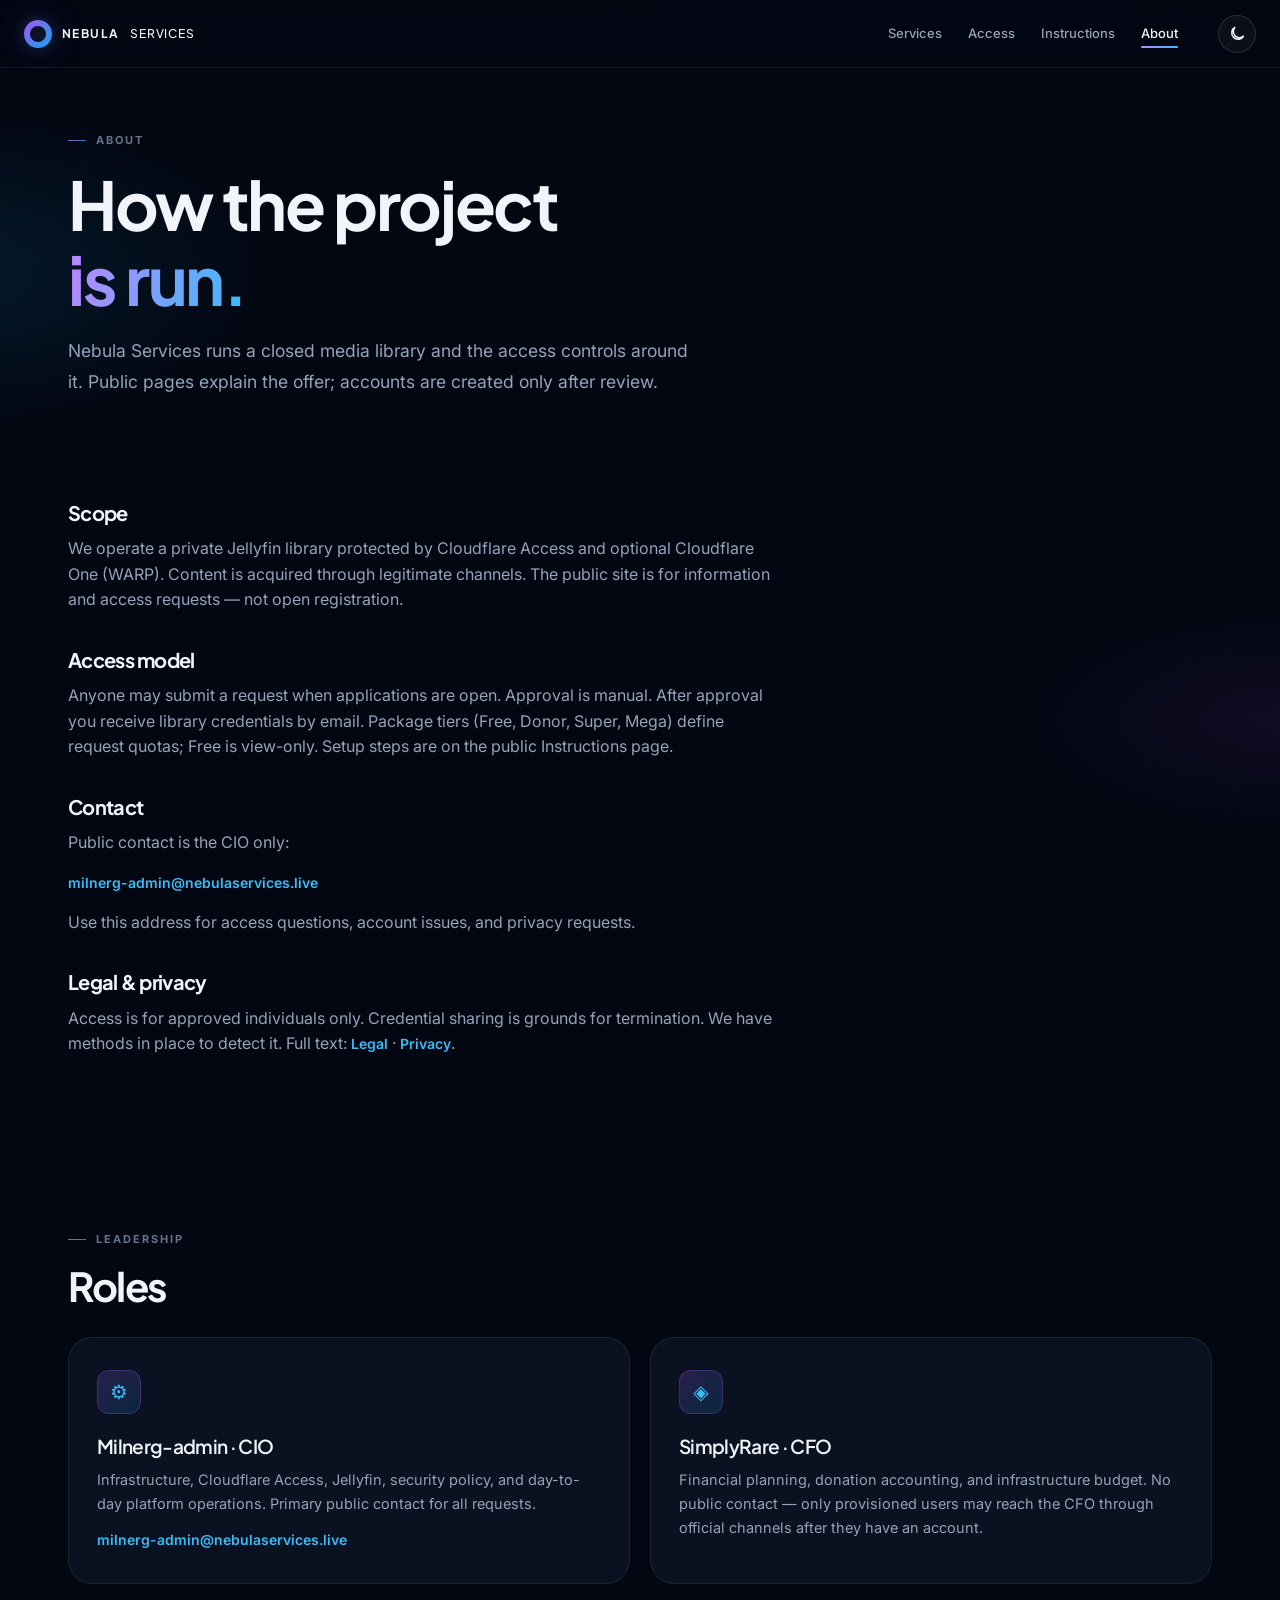
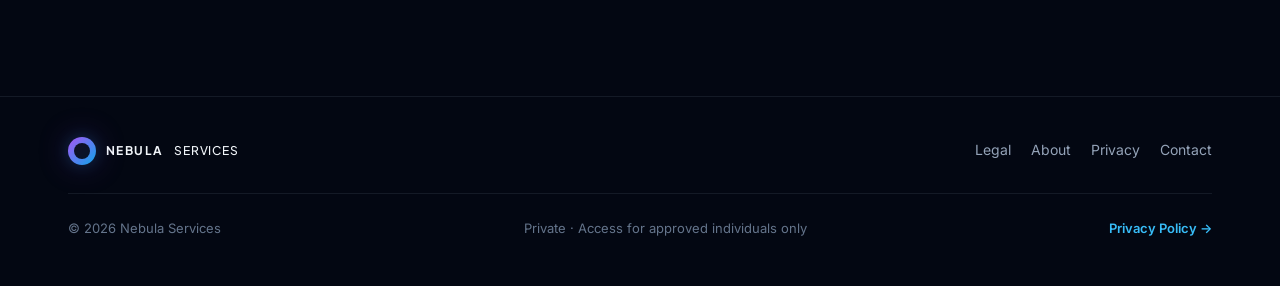
==== about.html @ da2fefb0 "Add index, about, services, instructions pages" ====
<!doctype html>
<html lang="en">
<head>
  <meta charset="utf-8">
  <meta name="viewport" content="width=device-width, initial-scale=1">
  <meta name="theme-color" content="#030712">
  <title>About · Nebula Services</title>
  <link rel="stylesheet" href="styles.css">
</head>
<body>
  <div class="bg-layer" aria-hidden="true"></div>
  <header class="site-header">
    <div class="header-inner">
      <a class="brand" href="index.html">
        <span class="logo" aria-hidden="true"></span>
        <span class="word">NEBULA</span>
        <span class="sub">SERVICES</span>
      </a>
      <nav class="nav" aria-label="Primary">
        <a href="services.html">Services</a>
        <a href="access.html">Access</a>
        <a href="instructions.html">Instructions</a>
        <a href="about.html" class="is-active">About</a>
      </nav>
      <div class="header-actions">
        <button type="button" class="theme-btn" id="themeToggle" aria-label="Toggle theme" title="Theme">
          <svg width="18" height="18" viewBox="0 0 24 24" fill="none" stroke="currentColor" stroke-width="2" aria-hidden="true"><path d="M21 14.5A8.5 8.5 0 1 1 9.5 3 7 7 0 0 0 21 14.5z"/></svg>
        </button>
        <button class="menu-btn" id="menuBtn" type="button" aria-label="Menu" aria-expanded="false"><i aria-hidden="true"></i></button>
      </div>
    </div>
  </header>
  <nav class="nav-drawer" aria-label="Mobile">
    <a href="services.html">Services</a>
    <a href="access.html">Access</a>
    <a href="instructions.html">Instructions</a>
    <a href="about.html" class="is-active">About</a>
    <button type="button" id="themeToggleDrawer" class="drawer-theme-btn">☾ Dark mode (tap for light)</button>
  </nav>
  <main>
    <section class="page-hero">
      <div class="wrap">
        <div class="kicker">About</div>
        <h1>How the project<br><span class="grad">is run.</span></h1>
        <p class="lead">Nebula Services runs a closed media library and the access controls around it. Public pages explain the offer; accounts are created only after review.</p>
      </div>
    </section>
    <section class="section" style="padding-top:12px">
      <div class="wrap prose">
        <h2>Scope</h2>
        <p>We operate a private Jellyfin library protected by Cloudflare Access and optional Cloudflare One (WARP). Content is acquired through legitimate channels. The public site is for information and access requests — not open registration.</p>
        <h2>Access model</h2>
        <p>Anyone may submit a request when applications are open. Approval is manual. After approval you receive library credentials by email. Package tiers (Free, Donor, Super, Mega) define request quotas; Free is view-only. Setup steps are on the public Instructions page.</p>
        <h2 id="contact">Contact</h2>
        <p>Public contact is the CIO only:</p>
        <p><a class="link" href="mailto:milnerg-admin@nebulaservices.live">milnerg-admin@nebulaservices.live</a></p>
        <p>Use this address for access questions, account issues, and privacy requests.</p>
        <h2 id="legal">Legal &amp; privacy</h2>
        <p>Access is for approved individuals only. Credential sharing is grounds for termination. We have methods in place to detect it. Full text: <a class="link" href="legal.html">Legal</a> · <a class="link" href="privacy.html">Privacy</a>.</p>
      </div>
    </section>
    <section class="section">
      <div class="wrap">
        <div class="kicker">Leadership</div>
        <h2>Roles</h2>
        <div class="cards-2" style="margin-top:28px">
          <article class="card" style="min-height:auto">
            <div class="card-icon">⚙</div>
            <h3>Milnerg-admin · CIO</h3>
            <p>Infrastructure, Cloudflare Access, Jellyfin, security policy, and day-to-day platform operations. Primary public contact for all requests.</p>
            <p style="margin-top:12px;font-size:14px;color:var(--muted)"><a class="link" href="mailto:milnerg-admin@nebulaservices.live">milnerg-admin@nebulaservices.live</a></p>
          </article>
          <article class="card" style="min-height:auto">
            <div class="card-icon">◈</div>
            <h3>SimplyRare · CFO</h3>
            <p>Financial planning, donation accounting, and infrastructure budget. No public contact — only provisioned users may reach the CFO through official channels after they have an account.</p>
          </article>
        </div>
      </div>
    </section>
  </main>
  <footer class="site-footer">
    <div class="wrap">
      <div class="footer-top">
        <a class="brand" href="index.html"><span class="logo" aria-hidden="true"></span><span class="word">NEBULA</span><span class="sub">SERVICES</span></a>
        <div class="footer-links">
          <a href="legal.html">Legal</a>
          <a href="about.html">About</a>
          <a href="privacy.html">Privacy</a>
          <a href="about.html#contact">Contact</a>
        </div>
      </div>
      <div class="footer-bottom">
        <span>© 2026 Nebula Services</span>
        <span>Private · Access for approved individuals only</span>
        <a href="privacy.html">Privacy Policy →</a>
      </div>
    </div>
  </footer>
  <script src="script.js"></script>
</body>
</html>
---- styles.css ----
/* Nebula Services */
@import url('https://fonts.googleapis.com/css2?family=Inter:wght@400;500;600;700&family=Plus+Jakarta+Sans:wght@500;600;700;800&display=swap');

:root {
  --bg: #030712;
  --bg-elevated: #0a0f1a;
  --surface: rgba(15, 23, 42, 0.65);
  --surface-solid: #0f172a;
  --surface-hover: rgba(30, 41, 59, 0.8);
  --text: #f1f5f9;
  --muted: #94a3b8;
  --muted-2: #64748b;
  --purple: #c084fc;
  --purple-deep: #a855f7;
  --blue: #38bdf8;
  --blue-deep: #0ea5e9;
  --line: rgba(148, 163, 184, 0.12);
  --line-strong: rgba(148, 163, 184, 0.22);
  --glow-purple: rgba(168, 85, 247, 0.25);
  --glow-blue: rgba(14, 165, 233, 0.2);
  --header-h: 68px;
  --max: 1200px;
  --pad: 28px;
  --font: 'Inter', system-ui, -apple-system, sans-serif;
  --display: 'Plus Jakarta Sans', system-ui, sans-serif;
  --radius: 16px;
  --radius-lg: 24px;
}

*, *::before, *::after { box-sizing: border-box; margin: 0; padding: 0; }
html { scroll-behavior: smooth; }
body {
  font-family: var(--font);
  background: var(--bg);
  color: var(--text);
  line-height: 1.6;
  min-width: 320px;
  overflow-x: hidden;
  -webkit-font-smoothing: antialiased;
}
a { color: inherit; text-decoration: none; }
button { font: inherit; cursor: pointer; background: none; border: none; color: inherit; }
img { max-width: 100%; display: block; }

.bg-layer {
  position: fixed; inset: 0; z-index: -1; pointer-events: none;
  background:
    radial-gradient(ellipse 80% 50% at 70% -20%, rgba(168, 85, 247, 0.18), transparent 50%),
    radial-gradient(ellipse 60% 40% at -5% 30%, rgba(14, 165, 233, 0.12), transparent 45%),
    radial-gradient(ellipse 50% 30% at 100% 80%, rgba(168, 85, 247, 0.08), transparent 40%),
    var(--bg);
}

.site-header {
  position: sticky; top: 0; z-index: 100;
  height: var(--header-h); width: 100%;
  border-bottom: 1px solid var(--line);
  background: rgba(3, 7, 18, 0.82);
  backdrop-filter: blur(20px) saturate(1.4);
  -webkit-backdrop-filter: blur(20px) saturate(1.4);
  overflow: visible;
}
.header-inner {
  height: 100%; width: 100%; max-width: 1280px; margin: 0 auto;
  padding: 0 24px; display: flex; align-items: center; justify-content: space-between;
  gap: 16px; overflow: visible;
}
.brand {
  display: flex; align-items: center; gap: 10px; flex-shrink: 0;
  font-family: var(--display); font-size: 12px; font-weight: 700; letter-spacing: 0.12em;
}
.brand .word, .brand .sub { color: var(--text); }
.brand .sub { font-weight: 500; letter-spacing: 0.08em; }
.logo {
  width: 28px; height: 28px; border-radius: 50%; flex-shrink: 0;
  background: linear-gradient(135deg, var(--purple-deep), var(--blue-deep));
  position: relative;
  box-shadow: 0 0 16px var(--glow-blue), 0 0 32px var(--glow-purple);
}
.logo::after {
  content: ''; position: absolute; inset: 6px; border-radius: 50%;
  background: var(--bg); opacity: 0.9;
}

.nav {
  display: flex; align-items: center; justify-content: flex-end;
  gap: 2px; flex-wrap: nowrap; margin-left: auto;
}
.nav a {
  font-size: 13px; font-weight: 500; color: var(--muted);
  padding: 7px 12px; border-radius: 8px; white-space: nowrap; position: relative;
  transition: color 0.2s, background 0.2s;
}
.nav a:hover { color: var(--text); background: rgba(255,255,255,0.04); }
.nav a.is-active { color: var(--text); }
.nav a.is-active::after {
  content: ''; position: absolute; left: 12px; right: 12px; bottom: 3px;
  height: 2px; border-radius: 2px;
  background: linear-gradient(90deg, var(--purple), var(--blue));
}

.header-actions {
  display: flex; align-items: center; gap: 8px; margin-left: 12px; flex-shrink: 0;
}

.theme-btn {
  width: 38px; height: 38px; border-radius: 50%;
  border: 1px solid var(--line-strong);
  background: rgba(255,255,255,0.04);
  display: inline-flex; align-items: center; justify-content: center;
  cursor: pointer; color: var(--text); flex-shrink: 0;
  transition: border-color 0.2s, box-shadow 0.2s, transform 0.15s, background 0.2s;
}
.theme-btn:hover {
  border-color: var(--blue);
  background: rgba(56,189,248,0.1);
  box-shadow: 0 0 0 3px rgba(56,189,248,0.18);
  transform: translateY(-1px);
}
.theme-btn svg { display: block; pointer-events: none; }

.drawer-theme-btn {
  margin: 8px 16px; padding: 14px 16px; text-align: left;
  border-radius: 12px; border: 1px solid var(--line);
  color: var(--muted); font-weight: 500; font-size: 15px;
  background: transparent; cursor: pointer; font-family: inherit;
  width: calc(100% - 32px);
}
.drawer-theme-btn:hover { color: var(--text); background: rgba(255,255,255,0.05); }

.menu-btn {
  display: none;
  width: 42px; height: 42px; align-items: center; justify-content: center;
  border-radius: 11px; border: 1px solid var(--line); flex-shrink: 0; position: relative;
}
.menu-btn:hover { border-color: var(--line-strong); background: rgba(255,255,255,0.04); }
.menu-btn i,
.menu-btn i::before,
.menu-btn i::after {
  display: block; width: 18px; height: 2px; background: var(--text);
  border-radius: 2px; position: relative;
}
.menu-btn i::before, .menu-btn i::after { content: ''; position: absolute; left: 0; }
.menu-btn i::before { top: -6px; }
.menu-btn i::after { top: 6px; }
body.nav-open .menu-btn i { background: transparent; }
body.nav-open .menu-btn i::before { top: 0; transform: rotate(45deg); }
body.nav-open .menu-btn i::after { top: 0; transform: rotate(-45deg); }

.nav-drawer {
  display: none;
  position: fixed; top: var(--header-h); left: 0; right: 0; z-index: 99;
  flex-direction: column; gap: 2px; padding: 12px 16px 28px;
  max-height: calc(100vh - var(--header-h)); overflow-y: auto;
  background: rgba(3, 7, 18, 0.97); border-bottom: 1px solid var(--line);
}
body.nav-open .nav-drawer { display: flex; }
.nav-drawer a {
  padding: 14px 16px; font-size: 16px; font-weight: 500;
  color: var(--muted); border-radius: 12px;
}
.nav-drawer a:hover, .nav-drawer a.is-active {
  color: var(--text); background: rgba(255,255,255,0.05);
}

@media (max-width: 900px) {
  .header-inner { padding: 0 16px; }
  .nav { display: none; }
  .menu-btn { display: inline-flex; }
  .theme-btn { display: none; }
}

.wrap { width: 100%; max-width: var(--max); margin: 0 auto; padding-left: var(--pad); padding-right: var(--pad); }
.section { padding: 80px 0; }
.kicker {
  font-size: 11px; font-weight: 700; letter-spacing: 0.18em; text-transform: uppercase;
  color: var(--muted-2); margin-bottom: 16px; display: flex; align-items: center; gap: 10px;
}
.kicker::before {
  content: ''; width: 18px; height: 1px;
  background: linear-gradient(90deg, var(--purple), var(--blue)); opacity: 0.7;
}
.grad {
  background: linear-gradient(110deg, var(--purple) 0%, var(--blue) 100%);
  -webkit-background-clip: text; background-clip: text; color: transparent;
}
h1, h2, h3 { font-family: var(--display); font-weight: 700; letter-spacing: -0.035em; line-height: 1.12; }
h1 { font-size: clamp(2.6rem, 6.5vw, 4.2rem); margin-bottom: 20px; }
h2 { font-size: clamp(1.7rem, 3.8vw, 2.5rem); margin-bottom: 16px; }
h3 { font-size: 1.2rem; margin-bottom: 10px; font-weight: 600; }
.lead { font-size: 1.1rem; color: var(--muted); max-width: 36em; line-height: 1.75; }

.btn {
  display: inline-flex; align-items: center; justify-content: center; gap: 8px;
  height: 48px; padding: 0 22px; border-radius: 999px; font-size: 14px; font-weight: 600;
}
.btn-primary {
  color: #020617;
  background: linear-gradient(110deg, var(--purple), var(--blue));
  box-shadow: 0 8px 28px rgba(14, 165, 233, 0.3);
}
.btn-ghost { color: var(--muted); border: 1px solid var(--line-strong); background: rgba(255,255,255,0.02); }

.hero { padding: 96px 0 72px; }
.hero-eyebrow {
  display: inline-flex; align-items: center; gap: 10px; font-size: 12px; font-weight: 600;
  letter-spacing: 0.12em; text-transform: uppercase; color: var(--muted); margin-bottom: 24px;
  padding: 8px 14px 8px 12px; border-radius: 999px; border: 1px solid var(--line);
}
.dot { width: 8px; height: 8px; border-radius: 50%; background: var(--blue); }
.hero-actions { display: flex; flex-wrap: wrap; gap: 12px; margin-top: 32px; margin-bottom: 48px; }
.hero-meta {
  display: grid; grid-template-columns: repeat(3, minmax(0, 1fr)); gap: 20px;
  padding-top: 32px; border-top: 1px solid var(--line); max-width: 640px;
}
.hero-meta strong { display: block; font-family: var(--display); font-size: 14px; font-weight: 600; margin-bottom: 4px; }
.hero-meta span { font-size: 13px; color: var(--muted); }

.split { display: grid; grid-template-columns: 1fr 1.05fr; gap: 56px; }
.split p { color: var(--muted); margin-bottom: 16px; }
.link { display: inline-flex; color: var(--blue); font-weight: 600; font-size: 14px; }

.cards-2 { display: grid; grid-template-columns: repeat(2, minmax(0, 1fr)); gap: 20px; }
.card {
  background: var(--surface); border: 1px solid var(--line); border-radius: var(--radius-lg);
  padding: 32px 28px; display: flex; flex-direction: column; backdrop-filter: blur(12px);
}
.card-icon {
  width: 44px; height: 44px; border-radius: 12px; display: flex; align-items: center; justify-content: center;
  font-size: 20px; margin-bottom: 22px;
  background: linear-gradient(135deg, rgba(168, 85, 247, 0.2), rgba(14, 165, 233, 0.15));
  border: 1px solid rgba(168, 85, 247, 0.25); color: var(--blue);
}
.card p { color: var(--muted); font-size: 14.5px; line-height: 1.65; }

.panel {
  background: linear-gradient(145deg, rgba(168, 85, 247, 0.12), rgba(14, 165, 233, 0.08) 55%, rgba(3, 7, 18, 0.5));
  border: 1px solid rgba(56, 189, 248, 0.2); border-radius: var(--radius-lg); padding: 48px 40px;
}
.tags { display: flex; flex-wrap: wrap; gap: 10px; margin-bottom: 28px; }
.tag {
  font-size: 12px; font-weight: 600; padding: 8px 14px; border-radius: 999px;
  border: 1px solid var(--line); background: rgba(0, 0, 0, 0.3); color: #cbd5e1;
}

.statement { text-align: center; border-top: 1px solid var(--line); border-bottom: 1px solid var(--line); padding: 88px var(--pad); }
.statement p { color: var(--muted); max-width: 30em; margin: 0 auto; }
.contact-row { display: flex; align-items: center; justify-content: space-between; gap: 28px; flex-wrap: wrap; }

.access-box {
  background: var(--surface); border: 1px solid var(--line); border-radius: var(--radius-lg);
  padding: 36px 32px; backdrop-filter: blur(12px);
}
.steps { list-style: none; counter-reset: step; margin: 24px 0 28px; padding: 0; }
.steps li {
  counter-increment: step; position: relative; padding-left: 52px; margin-bottom: 24px; color: var(--muted);
}
.steps li::before {
  content: counter(step); position: absolute; left: 0; top: 0; width: 36px; height: 36px;
  border-radius: 10px;
  background: linear-gradient(135deg, rgba(168, 85, 247, 0.25), rgba(14, 165, 233, 0.2));
  border: 1px solid rgba(168, 85, 247, 0.3);
  display: flex; align-items: center; justify-content: center;
  font-family: var(--display); font-weight: 700; font-size: 14px; color: var(--text);
}
.steps strong { display: block; color: var(--text); font-family: var(--display); font-size: 15px; margin-bottom: 4px; }
.note {
  background: rgba(168, 85, 247, 0.1); border: 1px solid rgba(168, 85, 247, 0.28);
  border-radius: 14px; padding: 18px 20px; color: var(--muted); font-size: 14px;
}
.note strong { color: #e9d5ff; }

.page-hero { padding: 64px 0 28px; }
.page-hero .lead { margin-bottom: 28px; }

.form-card {
  background: var(--surface); border: 1px solid var(--line); border-radius: var(--radius-lg);
  padding: 40px 36px; backdrop-filter: blur(16px); max-width: 560px;
}
.form-group { margin-bottom: 22px; }
.form-group label { display: block; font-size: 13px; font-weight: 600; color: var(--text); margin-bottom: 8px; }
.form-group input,
.form-group textarea,
.form-group select {
  width: 100%; padding: 14px 16px; border-radius: 12px; border: 1px solid var(--line-strong);
  background: rgba(0, 0, 0, 0.35); color: var(--text); font-size: 15px; font-family: var(--font); outline: none;
}
.form-group input:focus,
.form-group textarea:focus,
.form-group select:focus {
  border-color: var(--blue); box-shadow: 0 0 0 3px rgba(56, 189, 248, 0.15);
}
.form-group textarea { min-height: 120px; resize: vertical; }
.form-hint { font-size: 13px; color: var(--muted-2); margin-top: 8px; }
.form-actions { margin-top: 8px; display: flex; gap: 12px; }
.form-success {
  display: none; padding: 20px; border-radius: 14px;
  background: rgba(34, 197, 94, 0.12); border: 1px solid rgba(34, 197, 94, 0.3); color: #86efac; margin-bottom: 20px;
}
.form-success.show { display: block; }

.feature-grid { display: grid; grid-template-columns: repeat(2, 1fr); gap: 16px; margin-top: 28px; }
.feature-item {
  display: flex; gap: 14px; padding: 18px 16px; border-radius: 14px;
  border: 1px solid var(--line); background: rgba(255, 255, 255, 0.02);
}
.feature-item .fi-icon {
  width: 36px; height: 36px; border-radius: 10px; display: flex; align-items: center; justify-content: center;
  background: linear-gradient(135deg, rgba(168, 85, 247, 0.2), rgba(14, 165, 233, 0.15));
}
.feature-item strong { display: block; font-size: 14px; }
.feature-item span { font-size: 13px; color: var(--muted); }

.site-footer { border-top: 1px solid var(--line); margin-top: 32px; padding: 40px 0 48px; }
.footer-top { display: flex; align-items: center; justify-content: space-between; gap: 20px; flex-wrap: wrap; margin-bottom: 28px; }
.footer-links { display: flex; flex-wrap: wrap; gap: 8px 20px; }
.footer-links a { font-size: 14px; color: var(--muted); }
.footer-links a:hover { color: var(--text); }
.footer-bottom {
  display: flex; flex-wrap: wrap; gap: 12px 24px; justify-content: space-between;
  padding-top: 24px; border-top: 1px solid var(--line); font-size: 13px; color: var(--muted-2);
}
.footer-bottom a { color: var(--blue); font-weight: 600; }

.prose h2 { font-size: 1.25rem; margin: 36px 0 12px; }
.prose h3 { font-size: 1.05rem; margin: 22px 0 8px; color: var(--text); }
.prose p { color: var(--muted); max-width: 44em; margin-bottom: 14px; }
.prose ul { color: var(--muted); padding-left: 22px; max-width: 44em; margin-bottom: 14px; }
.prose li { margin-bottom: 10px; }
.prose strong { color: var(--text); }

@media (max-width: 900px) {
  .cards-2 { grid-template-columns: 1fr; }
  .split { grid-template-columns: 1fr; gap: 28px; }
  .hero { padding: 72px 0 56px; }
  .section { padding: 56px 0; }
  .panel { padding: 32px 24px; }
  .hero-meta { grid-template-columns: 1fr; gap: 14px; }
}

body[data-theme="light"] {
  --bg: #f8fafc; --bg-elevated: #ffffff; --surface: rgba(255, 255, 255, 0.9);
  --surface-solid: #ffffff; --surface-hover: rgba(241, 245, 249, 0.95);
  --text: #0f172a; --muted: #475569; --muted-2: #64748b;
  --line: rgba(15, 23, 42, 0.08); --line-strong: rgba(15, 23, 42, 0.14);
}
body[data-theme="light"] .bg-layer {
  background:
    radial-gradient(ellipse 80% 50% at 70% -20%, rgba(168, 85, 247, 0.08), transparent 50%),
    radial-gradient(ellipse 60% 40% at -5% 30%, rgba(14, 165, 233, 0.06), transparent 45%),
    var(--bg);
}
body[data-theme="light"] .site-header { background: rgba(248, 250, 252, 0.9); }
body[data-theme="light"] .btn-primary { color: #fff; }
body[data-theme="light"] .note strong { color: #6b21a8; }
body[data-theme="light"] .nav-drawer { background: rgba(248, 250, 252, 0.98); }
body[data-theme="light"] .logo::after { background: var(--bg); }
body[data-theme="light"] .drawer-theme-btn:hover { background: rgba(15,23,42,0.05); }
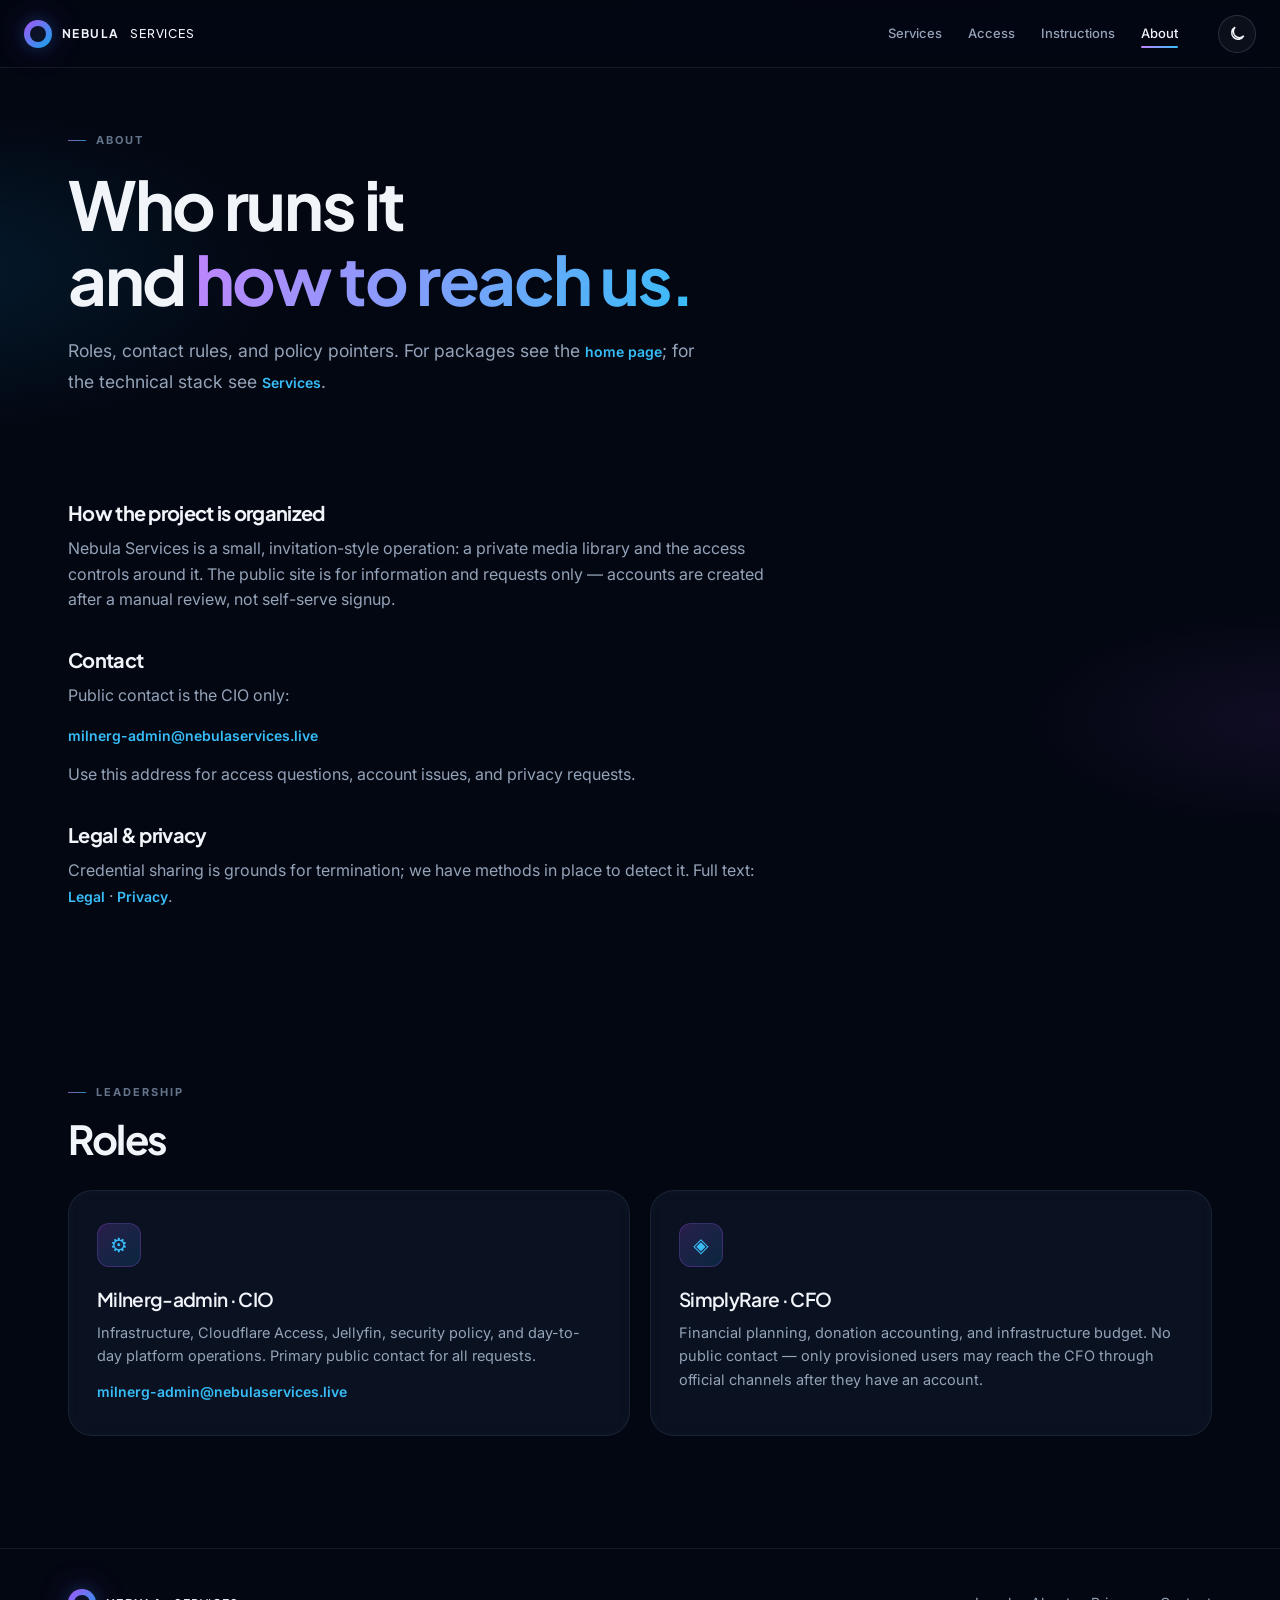
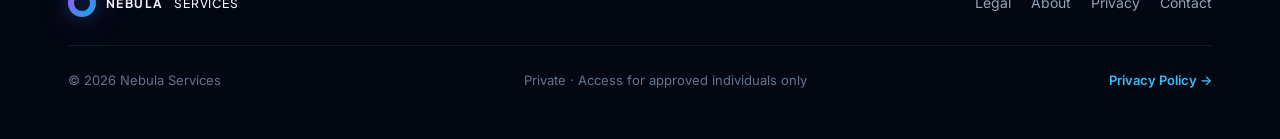
==== commit 8abf9110: "Home package details; reduce cross-page repetition; clearer page roles" ====
--- a/about.html
+++ b/about.html
@@ -41,22 +41,20 @@
     <section class="page-hero">
       <div class="wrap">
         <div class="kicker">About</div>
-        <h1>How the project<br><span class="grad">is run.</span></h1>
-        <p class="lead">Nebula Services runs a closed media library and the access controls around it. Public pages explain the offer; accounts are created only after review.</p>
+        <h1>Who runs it<br>and <span class="grad">how to reach us.</span></h1>
+        <p class="lead">Roles, contact rules, and policy pointers. For packages see the <a class="link" href="index.html">home page</a>; for the technical stack see <a class="link" href="services.html">Services</a>.</p>
       </div>
     </section>
     <section class="section" style="padding-top:12px">
       <div class="wrap prose">
-        <h2>Scope</h2>
-        <p>We operate a private Jellyfin library protected by Cloudflare Access and optional Cloudflare One (WARP). Content is acquired through legitimate channels. The public site is for information and access requests — not open registration.</p>
-        <h2>Access model</h2>
-        <p>Anyone may submit a request when applications are open. Approval is manual. After approval you receive library credentials by email. Package tiers (Free, Donor, Super, Mega) define request quotas; Free is view-only. Setup steps are on the public Instructions page.</p>
+        <h2>How the project is organized</h2>
+        <p>Nebula Services is a small, invitation-style operation: a private media library and the access controls around it. The public site is for information and requests only — accounts are created after a manual review, not self-serve signup.</p>
         <h2 id="contact">Contact</h2>
         <p>Public contact is the CIO only:</p>
         <p><a class="link" href="mailto:milnerg-admin@nebulaservices.live">milnerg-admin@nebulaservices.live</a></p>
         <p>Use this address for access questions, account issues, and privacy requests.</p>
         <h2 id="legal">Legal &amp; privacy</h2>
-        <p>Access is for approved individuals only. Credential sharing is grounds for termination. We have methods in place to detect it. Full text: <a class="link" href="legal.html">Legal</a> · <a class="link" href="privacy.html">Privacy</a>.</p>
+        <p>Credential sharing is grounds for termination; we have methods in place to detect it. Full text: <a class="link" href="legal.html">Legal</a> · <a class="link" href="privacy.html">Privacy</a>.</p>
       </div>
     </section>
     <section class="section">
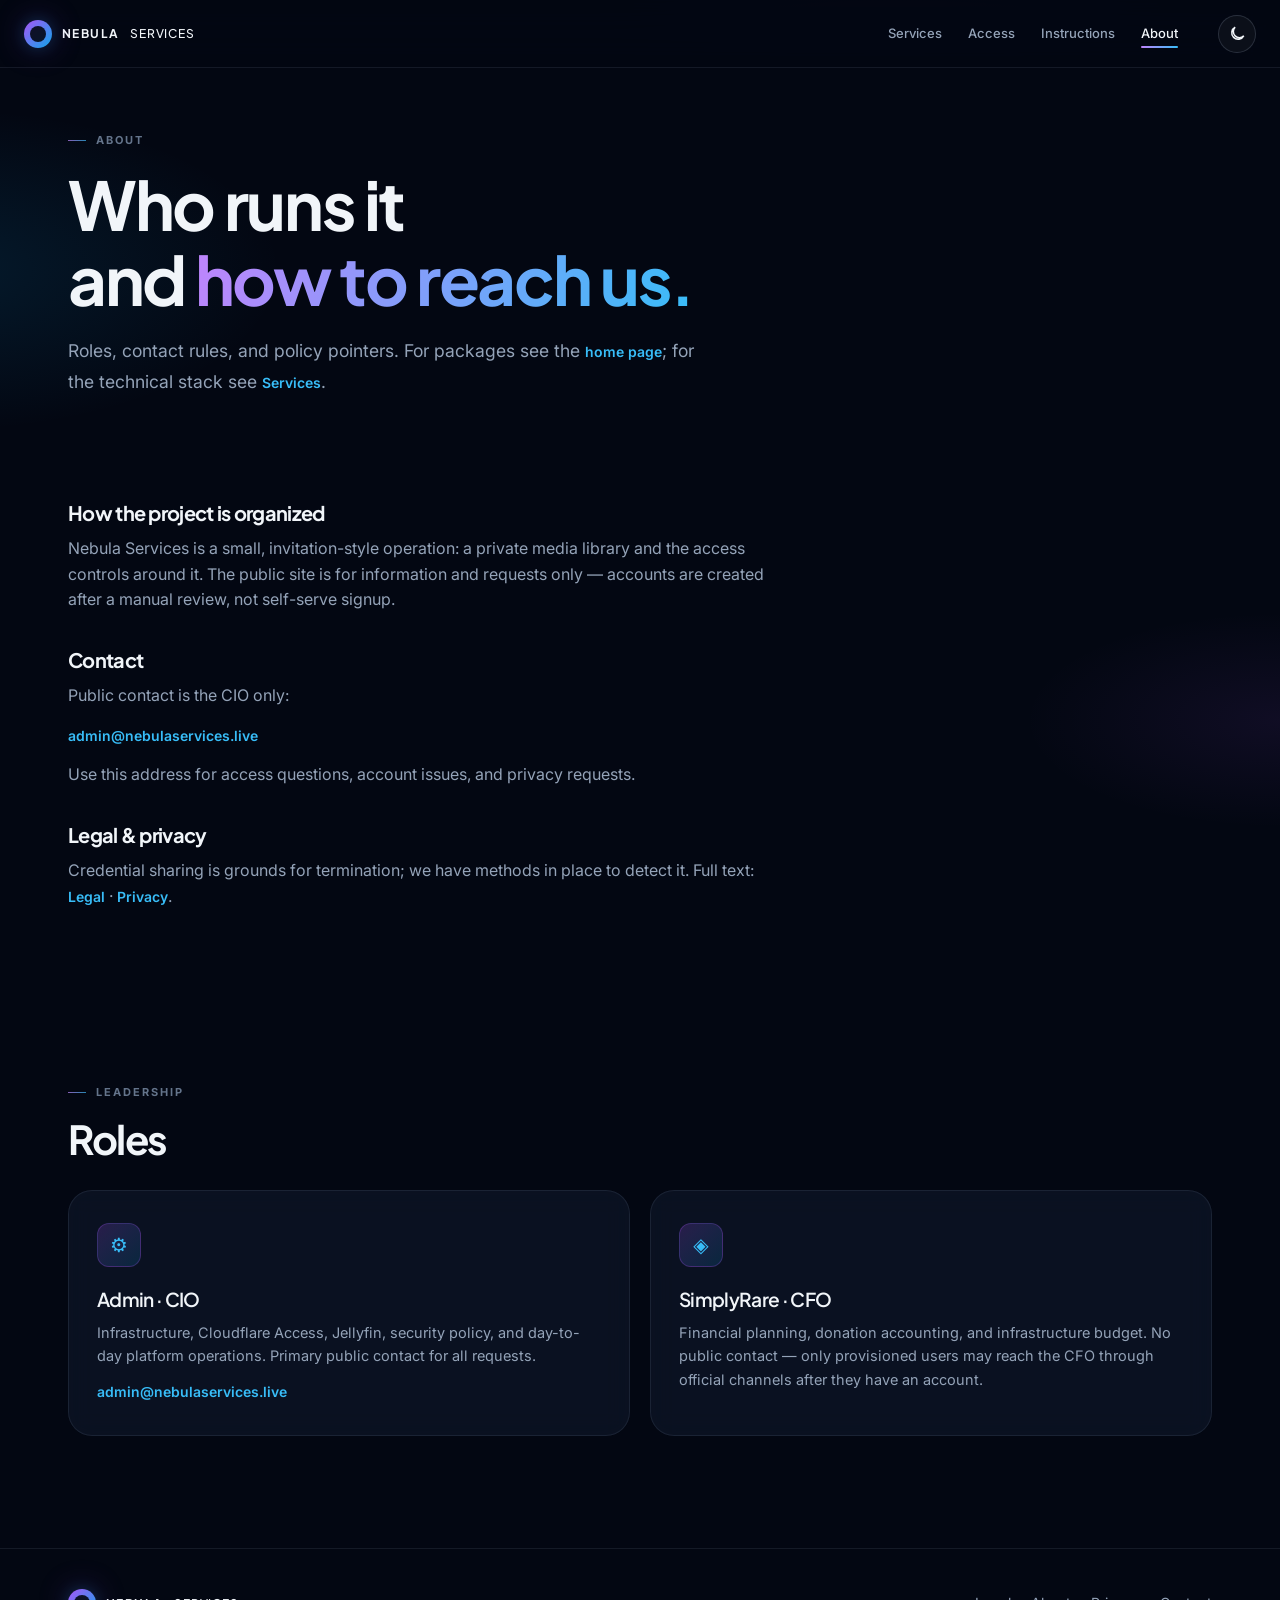
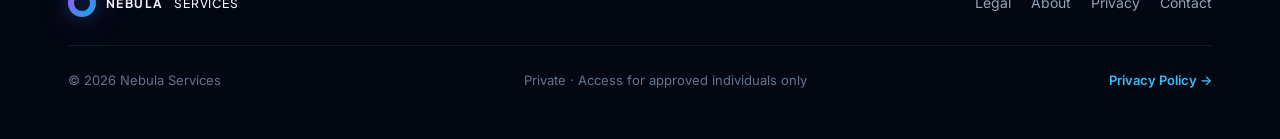
==== commit dd18e76d: "Replace milnerg-admin with admin@nebulaservices.live site-wide" ====
--- a/about.html
+++ b/about.html
@@ -51,9 +51,9 @@
         <p>Nebula Services is a small, invitation-style operation: a private media library and the access controls around it. The public site is for information and requests only — accounts are created after a manual review, not self-serve signup.</p>
         <h2 id="contact">Contact</h2>
         <p>Public contact is the CIO only:</p>
-        <p><a class="link" href="mailto:milnerg-admin@nebulaservices.live">milnerg-admin@nebulaservices.live</a></p>
+        <p><a class="link" href="mailto:admin@nebulaservices.live">admin@nebulaservices.live</a></p>
         <p>Use this address for access questions, account issues, and privacy requests.</p>
-        <h2 id="legal">Legal &amp; privacy</h2>
+        <h2 id="legal">Legal & privacy</h2>
         <p>Credential sharing is grounds for termination; we have methods in place to detect it. Full text: <a class="link" href="legal.html">Legal</a> · <a class="link" href="privacy.html">Privacy</a>.</p>
       </div>
     </section>
@@ -64,9 +64,9 @@
         <div class="cards-2" style="margin-top:28px">
           <article class="card" style="min-height:auto">
             <div class="card-icon">⚙</div>
-            <h3>Milnerg-admin · CIO</h3>
+            <h3>Admin · CIO</h3>
             <p>Infrastructure, Cloudflare Access, Jellyfin, security policy, and day-to-day platform operations. Primary public contact for all requests.</p>
-            <p style="margin-top:12px;font-size:14px;color:var(--muted)"><a class="link" href="mailto:milnerg-admin@nebulaservices.live">milnerg-admin@nebulaservices.live</a></p>
+            <p style="margin-top:12px;font-size:14px;color:var(--muted)"><a class="link" href="mailto:admin@nebulaservices.live">admin@nebulaservices.live</a></p>
           </article>
           <article class="card" style="min-height:auto">
             <div class="card-icon">◈</div>
--- a/styles.css
+++ b/styles.css
@@ -27,6 +27,24 @@
   --radius-lg: 24px;
 }
 
+html[data-theme="light"],
+html.theme-light,
+body[data-theme="light"],
+body.theme-light {
+  --bg: #f8fafc;
+  --bg-elevated: #ffffff;
+  --surface: rgba(255, 255, 255, 0.92);
+  --surface-solid: #ffffff;
+  --surface-hover: rgba(241, 245, 249, 0.95);
+  --text: #0f172a;
+  --muted: #475569;
+  --muted-2: #64748b;
+  --line: rgba(15, 23, 42, 0.08);
+  --line-strong: rgba(15, 23, 42, 0.16);
+  --glow-purple: rgba(168, 85, 247, 0.12);
+  --glow-blue: rgba(14, 165, 233, 0.1);
+}
+
 *, *::before, *::after { box-sizing: border-box; margin: 0; padding: 0; }
 html { scroll-behavior: smooth; }
 body {
@@ -37,6 +55,7 @@
   min-width: 320px;
   overflow-x: hidden;
   -webkit-font-smoothing: antialiased;
+  transition: background-color 0.2s ease, color 0.2s ease;
 }
 a { color: inherit; text-decoration: none; }
 button { font: inherit; cursor: pointer; background: none; border: none; color: inherit; }
@@ -50,12 +69,21 @@
     radial-gradient(ellipse 50% 30% at 100% 80%, rgba(168, 85, 247, 0.08), transparent 40%),
     var(--bg);
 }
+html[data-theme="light"] .bg-layer,
+html.theme-light .bg-layer,
+body[data-theme="light"] .bg-layer,
+body.theme-light .bg-layer {
+  background:
+    radial-gradient(ellipse 80% 50% at 70% -20%, rgba(168, 85, 247, 0.08), transparent 50%),
+    radial-gradient(ellipse 60% 40% at -5% 30%, rgba(14, 165, 233, 0.06), transparent 45%),
+    var(--bg);
+}
 
 .site-header {
   position: sticky; top: 0; z-index: 100;
   height: var(--header-h); width: 100%;
   border-bottom: 1px solid var(--line);
-  background: rgba(3, 7, 18, 0.82);
+  background: color-mix(in srgb, var(--bg) 82%, transparent);
   backdrop-filter: blur(20px) saturate(1.4);
   -webkit-backdrop-filter: blur(20px) saturate(1.4);
   overflow: visible;
@@ -91,7 +119,7 @@
   padding: 7px 12px; border-radius: 8px; white-space: nowrap; position: relative;
   transition: color 0.2s, background 0.2s;
 }
-.nav a:hover { color: var(--text); background: rgba(255,255,255,0.04); }
+.nav a:hover { color: var(--text); background: rgba(128,128,128,0.08); }
 .nav a.is-active { color: var(--text); }
 .nav a.is-active::after {
   content: ''; position: absolute; left: 12px; right: 12px; bottom: 3px;
@@ -106,14 +134,14 @@
 .theme-btn {
   width: 38px; height: 38px; border-radius: 50%;
   border: 1px solid var(--line-strong);
-  background: rgba(255,255,255,0.04);
+  background: rgba(128,128,128,0.08);
   display: inline-flex; align-items: center; justify-content: center;
   cursor: pointer; color: var(--text); flex-shrink: 0;
   transition: border-color 0.2s, box-shadow 0.2s, transform 0.15s, background 0.2s;
 }
 .theme-btn:hover {
   border-color: var(--blue);
-  background: rgba(56,189,248,0.1);
+  background: rgba(56,189,248,0.12);
   box-shadow: 0 0 0 3px rgba(56,189,248,0.18);
   transform: translateY(-1px);
 }
@@ -126,14 +154,14 @@
   background: transparent; cursor: pointer; font-family: inherit;
   width: calc(100% - 32px);
 }
-.drawer-theme-btn:hover { color: var(--text); background: rgba(255,255,255,0.05); }
+.drawer-theme-btn:hover { color: var(--text); background: rgba(128,128,128,0.08); }
 
 .menu-btn {
   display: none;
   width: 42px; height: 42px; align-items: center; justify-content: center;
   border-radius: 11px; border: 1px solid var(--line); flex-shrink: 0; position: relative;
 }
-.menu-btn:hover { border-color: var(--line-strong); background: rgba(255,255,255,0.04); }
+.menu-btn:hover { border-color: var(--line-strong); background: rgba(128,128,128,0.08); }
 .menu-btn i,
 .menu-btn i::before,
 .menu-btn i::after {
@@ -152,7 +180,8 @@
   position: fixed; top: var(--header-h); left: 0; right: 0; z-index: 99;
   flex-direction: column; gap: 2px; padding: 12px 16px 28px;
   max-height: calc(100vh - var(--header-h)); overflow-y: auto;
-  background: rgba(3, 7, 18, 0.97); border-bottom: 1px solid var(--line);
+  background: color-mix(in srgb, var(--bg) 97%, transparent);
+  border-bottom: 1px solid var(--line);
 }
 body.nav-open .nav-drawer { display: flex; }
 .nav-drawer a {
@@ -160,7 +189,7 @@
   color: var(--muted); border-radius: 12px;
 }
 .nav-drawer a:hover, .nav-drawer a.is-active {
-  color: var(--text); background: rgba(255,255,255,0.05);
+  color: var(--text); background: rgba(128,128,128,0.08);
 }
 
 @media (max-width: 900px) {
@@ -199,7 +228,12 @@
   background: linear-gradient(110deg, var(--purple), var(--blue));
   box-shadow: 0 8px 28px rgba(14, 165, 233, 0.3);
 }
-.btn-ghost { color: var(--muted); border: 1px solid var(--line-strong); background: rgba(255,255,255,0.02); }
+html[data-theme="light"] .btn-primary,
+html.theme-light .btn-primary,
+body[data-theme="light"] .btn-primary,
+body.theme-light .btn-primary { color: #fff; }
+
+.btn-ghost { color: var(--muted); border: 1px solid var(--line-strong); background: rgba(128,128,128,0.04); }
 
 .hero { padding: 96px 0 72px; }
 .hero-eyebrow {
@@ -234,17 +268,10 @@
 .card p { color: var(--muted); font-size: 14.5px; line-height: 1.65; }
 
 .panel {
-  background: linear-gradient(145deg, rgba(168, 85, 247, 0.12), rgba(14, 165, 233, 0.08) 55%, rgba(3, 7, 18, 0.5));
+  background: linear-gradient(145deg, rgba(168, 85, 247, 0.12), rgba(14, 165, 233, 0.08) 55%, color-mix(in srgb, var(--bg) 50%, transparent));
   border: 1px solid rgba(56, 189, 248, 0.2); border-radius: var(--radius-lg); padding: 48px 40px;
 }
-.tags { display: flex; flex-wrap: wrap; gap: 10px; margin-bottom: 28px; }
-.tag {
-  font-size: 12px; font-weight: 600; padding: 8px 14px; border-radius: 999px;
-  border: 1px solid var(--line); background: rgba(0, 0, 0, 0.3); color: #cbd5e1;
-}
-
-.statement { text-align: center; border-top: 1px solid var(--line); border-bottom: 1px solid var(--line); padding: 88px var(--pad); }
-.statement p { color: var(--muted); max-width: 30em; margin: 0 auto; }
+
 .contact-row { display: flex; align-items: center; justify-content: space-between; gap: 28px; flex-wrap: wrap; }
 
 .access-box {
@@ -269,6 +296,10 @@
   border-radius: 14px; padding: 18px 20px; color: var(--muted); font-size: 14px;
 }
 .note strong { color: #e9d5ff; }
+html[data-theme="light"] .note strong,
+html.theme-light .note strong,
+body[data-theme="light"] .note strong,
+body.theme-light .note strong { color: #6b21a8; }
 
 .page-hero { padding: 64px 0 28px; }
 .page-hero .lead { margin-bottom: 28px; }
@@ -283,7 +314,7 @@
 .form-group textarea,
 .form-group select {
   width: 100%; padding: 14px 16px; border-radius: 12px; border: 1px solid var(--line-strong);
-  background: rgba(0, 0, 0, 0.35); color: var(--text); font-size: 15px; font-family: var(--font); outline: none;
+  background: color-mix(in srgb, var(--bg) 70%, transparent); color: var(--text); font-size: 15px; font-family: var(--font); outline: none;
 }
 .form-group input:focus,
 .form-group textarea:focus,
@@ -291,25 +322,12 @@
   border-color: var(--blue); box-shadow: 0 0 0 3px rgba(56, 189, 248, 0.15);
 }
 .form-group textarea { min-height: 120px; resize: vertical; }
-.form-hint { font-size: 13px; color: var(--muted-2); margin-top: 8px; }
 .form-actions { margin-top: 8px; display: flex; gap: 12px; }
 .form-success {
   display: none; padding: 20px; border-radius: 14px;
   background: rgba(34, 197, 94, 0.12); border: 1px solid rgba(34, 197, 94, 0.3); color: #86efac; margin-bottom: 20px;
 }
 .form-success.show { display: block; }
-
-.feature-grid { display: grid; grid-template-columns: repeat(2, 1fr); gap: 16px; margin-top: 28px; }
-.feature-item {
-  display: flex; gap: 14px; padding: 18px 16px; border-radius: 14px;
-  border: 1px solid var(--line); background: rgba(255, 255, 255, 0.02);
-}
-.feature-item .fi-icon {
-  width: 36px; height: 36px; border-radius: 10px; display: flex; align-items: center; justify-content: center;
-  background: linear-gradient(135deg, rgba(168, 85, 247, 0.2), rgba(14, 165, 233, 0.15));
-}
-.feature-item strong { display: block; font-size: 14px; }
-.feature-item span { font-size: 13px; color: var(--muted); }
 
 .site-footer { border-top: 1px solid var(--line); margin-top: 32px; padding: 40px 0 48px; }
 .footer-top { display: flex; align-items: center; justify-content: space-between; gap: 20px; flex-wrap: wrap; margin-bottom: 28px; }
@@ -337,22 +355,3 @@
   .panel { padding: 32px 24px; }
   .hero-meta { grid-template-columns: 1fr; gap: 14px; }
 }
-
-body[data-theme="light"] {
-  --bg: #f8fafc; --bg-elevated: #ffffff; --surface: rgba(255, 255, 255, 0.9);
-  --surface-solid: #ffffff; --surface-hover: rgba(241, 245, 249, 0.95);
-  --text: #0f172a; --muted: #475569; --muted-2: #64748b;
-  --line: rgba(15, 23, 42, 0.08); --line-strong: rgba(15, 23, 42, 0.14);
-}
-body[data-theme="light"] .bg-layer {
-  background:
-    radial-gradient(ellipse 80% 50% at 70% -20%, rgba(168, 85, 247, 0.08), transparent 50%),
-    radial-gradient(ellipse 60% 40% at -5% 30%, rgba(14, 165, 233, 0.06), transparent 45%),
-    var(--bg);
-}
-body[data-theme="light"] .site-header { background: rgba(248, 250, 252, 0.9); }
-body[data-theme="light"] .btn-primary { color: #fff; }
-body[data-theme="light"] .note strong { color: #6b21a8; }
-body[data-theme="light"] .nav-drawer { background: rgba(248, 250, 252, 0.98); }
-body[data-theme="light"] .logo::after { background: var(--bg); }
-body[data-theme="light"] .drawer-theme-btn:hover { background: rgba(15,23,42,0.05); }
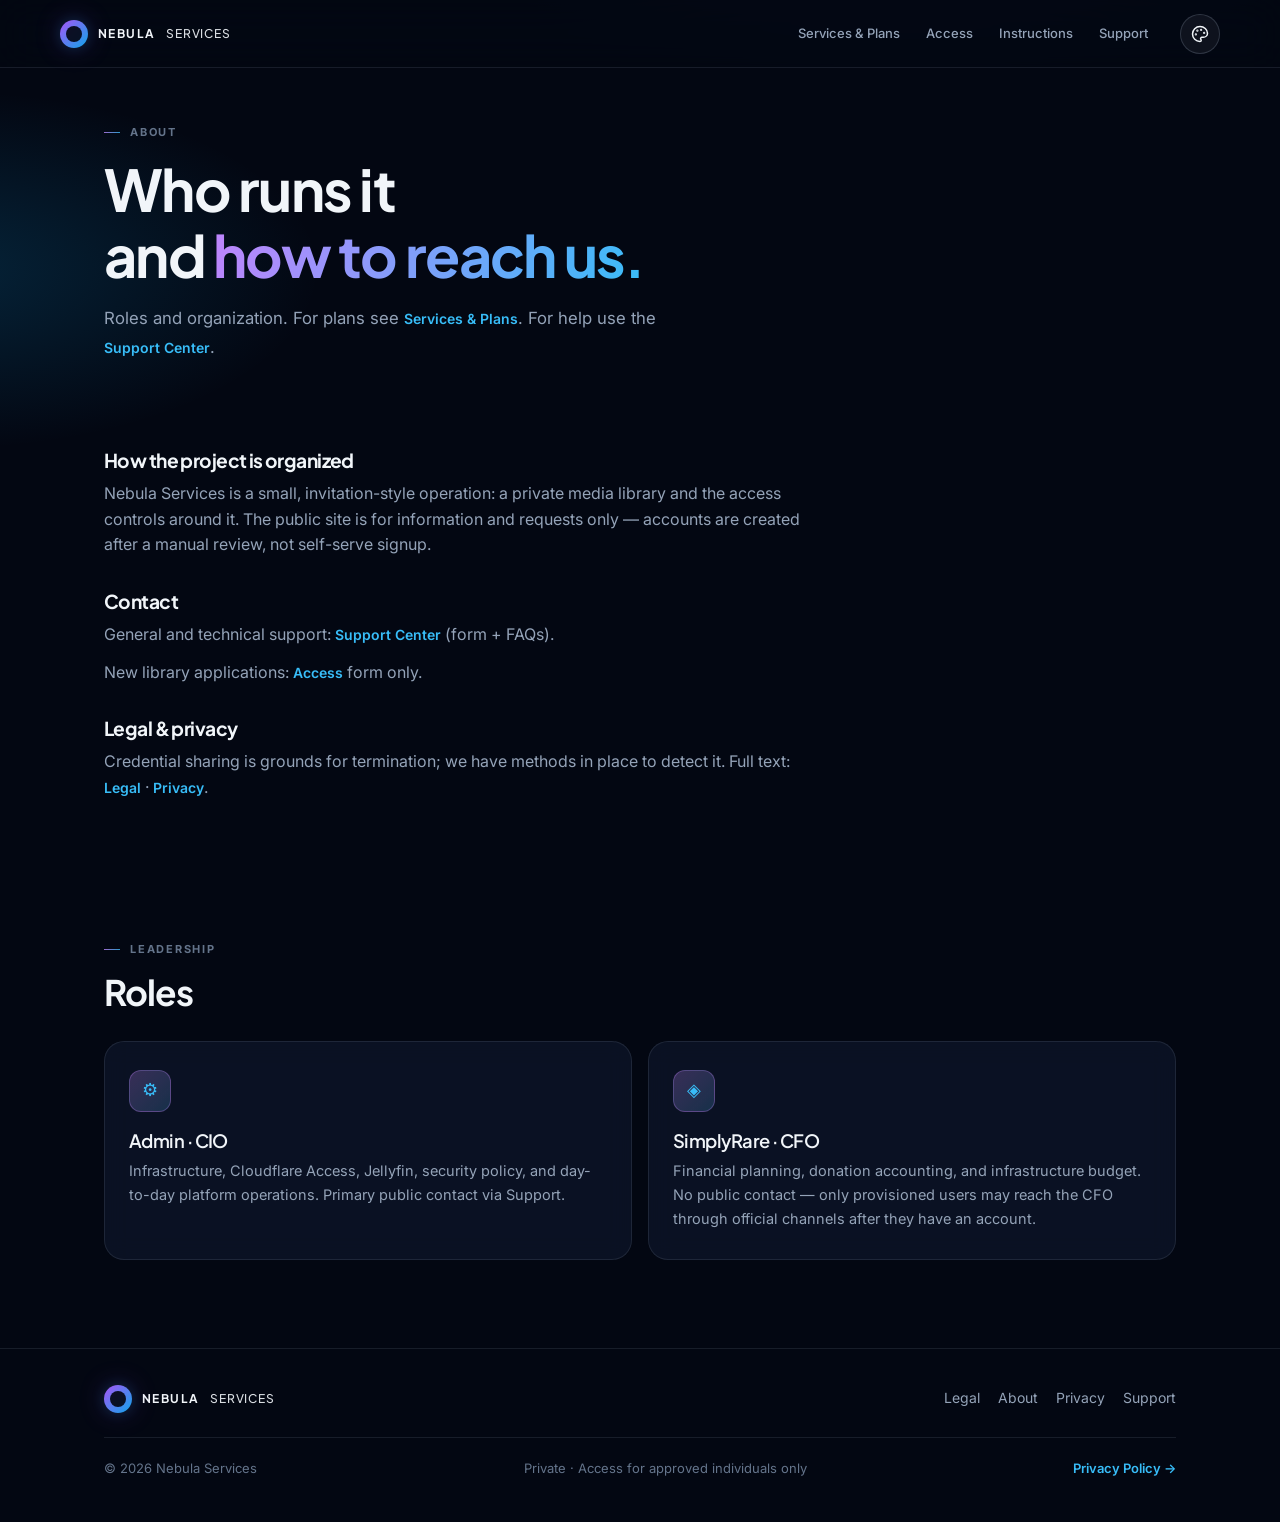
==== commit 80657a9f: "Unify navbar with Support; point contact to Support Center" ====
--- a/about.html
+++ b/about.html
@@ -17,32 +17,31 @@
         <span class="sub">SERVICES</span>
       </a>
       <nav class="nav" aria-label="Primary">
-        <a href="services.html">Services</a>
+        <a href="services.html">Services & Plans</a>
         <a href="access.html">Access</a>
         <a href="instructions.html">Instructions</a>
-        <a href="about.html" class="is-active">About</a>
+        <a href="support.html">Support</a>
       </nav>
       <div class="header-actions">
-        <button type="button" class="theme-btn" id="themeToggle" aria-label="Toggle theme" title="Theme">
-          <svg width="18" height="18" viewBox="0 0 24 24" fill="none" stroke="currentColor" stroke-width="2" aria-hidden="true"><path d="M21 14.5A8.5 8.5 0 1 1 9.5 3 7 7 0 0 0 21 14.5z"/></svg>
-        </button>
+        <button type="button" class="theme-btn" id="themeToggle" aria-label="Choose theme" title="Themes"></button>
         <button class="menu-btn" id="menuBtn" type="button" aria-label="Menu" aria-expanded="false"><i aria-hidden="true"></i></button>
       </div>
     </div>
   </header>
   <nav class="nav-drawer" aria-label="Mobile">
-    <a href="services.html">Services</a>
+    <a href="services.html">Services & Plans</a>
     <a href="access.html">Access</a>
     <a href="instructions.html">Instructions</a>
+    <a href="support.html">Support</a>
     <a href="about.html" class="is-active">About</a>
-    <button type="button" id="themeToggleDrawer" class="drawer-theme-btn">☾ Dark mode (tap for light)</button>
+    <button type="button" id="themeToggleDrawer" class="drawer-theme-btn">Theme</button>
   </nav>
   <main>
     <section class="page-hero">
       <div class="wrap">
         <div class="kicker">About</div>
         <h1>Who runs it<br>and <span class="grad">how to reach us.</span></h1>
-        <p class="lead">Roles, contact rules, and policy pointers. For packages see the <a class="link" href="index.html">home page</a>; for the technical stack see <a class="link" href="services.html">Services</a>.</p>
+        <p class="lead">Roles and organization. For plans see <a class="link" href="services.html">Services & Plans</a>. For help use the <a class="link" href="support.html">Support Center</a>.</p>
       </div>
     </section>
     <section class="section" style="padding-top:12px">
@@ -50,9 +49,8 @@
         <h2>How the project is organized</h2>
         <p>Nebula Services is a small, invitation-style operation: a private media library and the access controls around it. The public site is for information and requests only — accounts are created after a manual review, not self-serve signup.</p>
         <h2 id="contact">Contact</h2>
-        <p>Public contact is the CIO only:</p>
-        <p><a class="link" href="mailto:admin@nebulaservices.live">admin@nebulaservices.live</a></p>
-        <p>Use this address for access questions, account issues, and privacy requests.</p>
+        <p>General and technical support: <a class="link" href="support.html">Support Center</a> (form + FAQs).</p>
+        <p>New library applications: <a class="link" href="access.html">Access</a> form only.</p>
         <h2 id="legal">Legal & privacy</h2>
         <p>Credential sharing is grounds for termination; we have methods in place to detect it. Full text: <a class="link" href="legal.html">Legal</a> · <a class="link" href="privacy.html">Privacy</a>.</p>
       </div>
@@ -65,8 +63,7 @@
           <article class="card" style="min-height:auto">
             <div class="card-icon">⚙</div>
             <h3>Admin · CIO</h3>
-            <p>Infrastructure, Cloudflare Access, Jellyfin, security policy, and day-to-day platform operations. Primary public contact for all requests.</p>
-            <p style="margin-top:12px;font-size:14px;color:var(--muted)"><a class="link" href="mailto:admin@nebulaservices.live">admin@nebulaservices.live</a></p>
+            <p>Infrastructure, Cloudflare Access, Jellyfin, security policy, and day-to-day platform operations. Primary public contact via Support.</p>
           </article>
           <article class="card" style="min-height:auto">
             <div class="card-icon">◈</div>
@@ -85,7 +82,7 @@
           <a href="legal.html">Legal</a>
           <a href="about.html">About</a>
           <a href="privacy.html">Privacy</a>
-          <a href="about.html#contact">Contact</a>
+          <a href="support.html">Support</a>
         </div>
       </div>
       <div class="footer-bottom">
--- a/styles.css
+++ b/styles.css
@@ -1,12 +1,12 @@
-/* Nebula Services */
+/* Nebula Services — multi-theme */
 @import url('https://fonts.googleapis.com/css2?family=Inter:wght@400;500;600;700&family=Plus+Jakarta+Sans:wght@500;600;700;800&display=swap');
 
-:root {
+:root,
+[data-theme="dark"] {
   --bg: #030712;
   --bg-elevated: #0a0f1a;
-  --surface: rgba(15, 23, 42, 0.65);
+  --surface: rgba(15, 23, 42, 0.72);
   --surface-solid: #0f172a;
-  --surface-hover: rgba(30, 41, 59, 0.8);
   --text: #f1f5f9;
   --muted: #94a3b8;
   --muted-2: #64748b;
@@ -14,35 +14,241 @@
   --purple-deep: #a855f7;
   --blue: #38bdf8;
   --blue-deep: #0ea5e9;
-  --line: rgba(148, 163, 184, 0.12);
-  --line-strong: rgba(148, 163, 184, 0.22);
-  --glow-purple: rgba(168, 85, 247, 0.25);
-  --glow-blue: rgba(14, 165, 233, 0.2);
+  --line: rgba(148, 163, 184, 0.14);
+  --line-strong: rgba(148, 163, 184, 0.24);
+  --glow-purple: rgba(168, 85, 247, 0.22);
+  --glow-blue: rgba(14, 165, 233, 0.18);
+  --accent: #38bdf8;
+  --danger: #f87171;
+  --success: #86efac;
   --header-h: 68px;
-  --max: 1200px;
-  --pad: 28px;
+  --max: 1120px;
+  --pad: 24px;
   --font: 'Inter', system-ui, -apple-system, sans-serif;
   --display: 'Plus Jakarta Sans', system-ui, sans-serif;
-  --radius: 16px;
-  --radius-lg: 24px;
-}
-
-html[data-theme="light"],
-html.theme-light,
-body[data-theme="light"],
-body.theme-light {
+  --radius: 14px;
+  --radius-lg: 20px;
+  --theme-meta: #030712;
+}
+
+[data-theme="light"] {
   --bg: #f8fafc;
   --bg-elevated: #ffffff;
   --surface: rgba(255, 255, 255, 0.92);
   --surface-solid: #ffffff;
-  --surface-hover: rgba(241, 245, 249, 0.95);
   --text: #0f172a;
   --muted: #475569;
   --muted-2: #64748b;
+  --purple: #9333ea;
+  --purple-deep: #7e22ce;
+  --blue: #0284c7;
+  --blue-deep: #0369a1;
   --line: rgba(15, 23, 42, 0.08);
-  --line-strong: rgba(15, 23, 42, 0.16);
-  --glow-purple: rgba(168, 85, 247, 0.12);
-  --glow-blue: rgba(14, 165, 233, 0.1);
+  --line-strong: rgba(15, 23, 42, 0.14);
+  --glow-purple: rgba(147, 51, 234, 0.1);
+  --glow-blue: rgba(2, 132, 199, 0.1);
+  --accent: #0284c7;
+  --theme-meta: #f8fafc;
+}
+
+[data-theme="mocha"] {
+  --bg: #1c1917;
+  --bg-elevated: #292524;
+  --surface: rgba(41, 37, 36, 0.85);
+  --surface-solid: #292524;
+  --text: #fafaf9;
+  --muted: #a8a29e;
+  --muted-2: #78716c;
+  --purple: #d6a27c;
+  --purple-deep: #c08656;
+  --blue: #e7b48a;
+  --blue-deep: #d6a27c;
+  --line: rgba(231, 180, 138, 0.14);
+  --line-strong: rgba(231, 180, 138, 0.26);
+  --glow-purple: rgba(198, 134, 86, 0.2);
+  --glow-blue: rgba(214, 162, 124, 0.15);
+  --accent: #e7b48a;
+  --theme-meta: #1c1917;
+}
+
+[data-theme="cotton-candy"] {
+  --bg: #1a1024;
+  --bg-elevated: #2a1840;
+  --surface: rgba(42, 24, 64, 0.8);
+  --surface-solid: #2a1840;
+  --text: #fdf2f8;
+  --muted: #e9d5ff;
+  --muted-2: #c4b5fd;
+  --purple: #f9a8d4;
+  --purple-deep: #ec4899;
+  --blue: #a5b4fc;
+  --blue-deep: #818cf8;
+  --line: rgba(249, 168, 212, 0.18);
+  --line-strong: rgba(165, 180, 252, 0.28);
+  --glow-purple: rgba(236, 72, 153, 0.25);
+  --glow-blue: rgba(129, 140, 248, 0.2);
+  --accent: #f9a8d4;
+  --theme-meta: #1a1024;
+}
+
+[data-theme="catppuccin-mocha"] {
+  --bg: #1e1e2e;
+  --bg-elevated: #181825;
+  --surface: rgba(49, 50, 68, 0.75);
+  --surface-solid: #313244;
+  --text: #cdd6f4;
+  --muted: #a6adc8;
+  --muted-2: #6c7086;
+  --purple: #cba6f7;
+  --purple-deep: #b4befe;
+  --blue: #89b4fa;
+  --blue-deep: #74c7ec;
+  --line: rgba(205, 214, 244, 0.12);
+  --line-strong: rgba(205, 214, 244, 0.2);
+  --glow-purple: rgba(203, 166, 247, 0.2);
+  --glow-blue: rgba(137, 180, 250, 0.18);
+  --accent: #89b4fa;
+  --theme-meta: #1e1e2e;
+}
+
+[data-theme="catppuccin-latte"] {
+  --bg: #eff1f5;
+  --bg-elevated: #ffffff;
+  --surface: rgba(255, 255, 255, 0.9);
+  --surface-solid: #ffffff;
+  --text: #4c4f69;
+  --muted: #6c6f85;
+  --muted-2: #9ca0b0;
+  --purple: #8839ef;
+  --purple-deep: #7287fd;
+  --blue: #1e66f5;
+  --blue-deep: #209fb5;
+  --line: rgba(76, 79, 105, 0.1);
+  --line-strong: rgba(76, 79, 105, 0.16);
+  --glow-purple: rgba(136, 57, 239, 0.12);
+  --glow-blue: rgba(30, 102, 245, 0.1);
+  --accent: #1e66f5;
+  --theme-meta: #eff1f5;
+}
+
+[data-theme="catppuccin-frappe"] {
+  --bg: #303446;
+  --bg-elevated: #292c3c;
+  --surface: rgba(65, 69, 89, 0.8);
+  --surface-solid: #414559;
+  --text: #c6d0f5;
+  --muted: #a5adce;
+  --muted-2: #737994;
+  --purple: #ca9ee6;
+  --purple-deep: #babbf1;
+  --blue: #8caaee;
+  --blue-deep: #85c1dc;
+  --line: rgba(198, 208, 245, 0.12);
+  --line-strong: rgba(198, 208, 245, 0.2);
+  --glow-purple: rgba(202, 158, 230, 0.2);
+  --glow-blue: rgba(140, 170, 238, 0.18);
+  --accent: #8caaee;
+  --theme-meta: #303446;
+}
+
+[data-theme="catppuccin-macchiato"] {
+  --bg: #24273a;
+  --bg-elevated: #1e2030;
+  --surface: rgba(54, 58, 79, 0.8);
+  --surface-solid: #363a4f;
+  --text: #cad3f5;
+  --muted: #a5adcb;
+  --muted-2: #6e738d;
+  --purple: #c6a0f6;
+  --purple-deep: #b7bdf8;
+  --blue: #8aadf4;
+  --blue-deep: #7dc4e4;
+  --line: rgba(202, 211, 245, 0.12);
+  --line-strong: rgba(202, 211, 245, 0.2);
+  --glow-purple: rgba(198, 160, 246, 0.2);
+  --glow-blue: rgba(138, 173, 244, 0.18);
+  --accent: #8aadf4;
+  --theme-meta: #24273a;
+}
+
+[data-theme="nord"] {
+  --bg: #2e3440;
+  --bg-elevated: #3b4252;
+  --surface: rgba(59, 66, 82, 0.85);
+  --surface-solid: #3b4252;
+  --text: #eceff4;
+  --muted: #d8dee9;
+  --muted-2: #81a1c1;
+  --purple: #b48ead;
+  --purple-deep: #a3be8c;
+  --blue: #88c0d0;
+  --blue-deep: #81a1c1;
+  --line: rgba(236, 239, 244, 0.12);
+  --line-strong: rgba(136, 192, 208, 0.28);
+  --glow-purple: rgba(180, 142, 173, 0.2);
+  --glow-blue: rgba(136, 192, 208, 0.2);
+  --accent: #88c0d0;
+  --theme-meta: #2e3440;
+}
+
+[data-theme="dracula"] {
+  --bg: #282a36;
+  --bg-elevated: #21222c;
+  --surface: rgba(68, 71, 90, 0.75);
+  --surface-solid: #44475a;
+  --text: #f8f8f2;
+  --muted: #bd93f9;
+  --muted-2: #6272a4;
+  --purple: #bd93f9;
+  --purple-deep: #ff79c6;
+  --blue: #8be9fd;
+  --blue-deep: #50fa7b;
+  --line: rgba(248, 248, 242, 0.12);
+  --line-strong: rgba(189, 147, 249, 0.28);
+  --glow-purple: rgba(189, 147, 249, 0.22);
+  --glow-blue: rgba(139, 233, 253, 0.18);
+  --accent: #bd93f9;
+  --theme-meta: #282a36;
+}
+
+[data-theme="ocean"] {
+  --bg: #0b1220;
+  --bg-elevated: #111c2e;
+  --surface: rgba(17, 28, 46, 0.85);
+  --surface-solid: #152238;
+  --text: #e0f2fe;
+  --muted: #7dd3fc;
+  --muted-2: #38bdf8;
+  --purple: #67e8f9;
+  --purple-deep: #22d3ee;
+  --blue: #38bdf8;
+  --blue-deep: #0ea5e9;
+  --line: rgba(56, 189, 248, 0.16);
+  --line-strong: rgba(103, 232, 249, 0.28);
+  --glow-purple: rgba(34, 211, 238, 0.18);
+  --glow-blue: rgba(14, 165, 233, 0.2);
+  --accent: #38bdf8;
+  --theme-meta: #0b1220;
+}
+
+[data-theme="sunset"] {
+  --bg: #1a0f0a;
+  --bg-elevated: #2a1810;
+  --surface: rgba(42, 24, 16, 0.88);
+  --surface-solid: #2a1810;
+  --text: #fff7ed;
+  --muted: #fdba74;
+  --muted-2: #fb923c;
+  --purple: #fb7185;
+  --purple-deep: #f43f5e;
+  --blue: #fdba74;
+  --blue-deep: #f97316;
+  --line: rgba(251, 146, 60, 0.16);
+  --line-strong: rgba(251, 113, 133, 0.28);
+  --glow-purple: rgba(244, 63, 94, 0.2);
+  --glow-blue: rgba(249, 115, 22, 0.18);
+  --accent: #fb7185;
+  --theme-meta: #1a0f0a;
 }
 
 *, *::before, *::after { box-sizing: border-box; margin: 0; padding: 0; }
@@ -55,7 +261,7 @@
   min-width: 320px;
   overflow-x: hidden;
   -webkit-font-smoothing: antialiased;
-  transition: background-color 0.2s ease, color 0.2s ease;
+  transition: background-color 0.25s ease, color 0.25s ease;
 }
 a { color: inherit; text-decoration: none; }
 button { font: inherit; cursor: pointer; background: none; border: none; color: inherit; }
@@ -64,50 +270,39 @@
 .bg-layer {
   position: fixed; inset: 0; z-index: -1; pointer-events: none;
   background:
-    radial-gradient(ellipse 80% 50% at 70% -20%, rgba(168, 85, 247, 0.18), transparent 50%),
-    radial-gradient(ellipse 60% 40% at -5% 30%, rgba(14, 165, 233, 0.12), transparent 45%),
-    radial-gradient(ellipse 50% 30% at 100% 80%, rgba(168, 85, 247, 0.08), transparent 40%),
+    radial-gradient(ellipse 80% 50% at 70% -20%, var(--glow-purple), transparent 55%),
+    radial-gradient(ellipse 60% 40% at -5% 30%, var(--glow-blue), transparent 50%),
     var(--bg);
-}
-html[data-theme="light"] .bg-layer,
-html.theme-light .bg-layer,
-body[data-theme="light"] .bg-layer,
-body.theme-light .bg-layer {
-  background:
-    radial-gradient(ellipse 80% 50% at 70% -20%, rgba(168, 85, 247, 0.08), transparent 50%),
-    radial-gradient(ellipse 60% 40% at -5% 30%, rgba(14, 165, 233, 0.06), transparent 45%),
-    var(--bg);
+  transition: background 0.3s ease;
 }
 
 .site-header {
   position: sticky; top: 0; z-index: 100;
   height: var(--header-h); width: 100%;
   border-bottom: 1px solid var(--line);
-  background: color-mix(in srgb, var(--bg) 82%, transparent);
-  backdrop-filter: blur(20px) saturate(1.4);
-  -webkit-backdrop-filter: blur(20px) saturate(1.4);
-  overflow: visible;
+  background: color-mix(in srgb, var(--bg) 86%, transparent);
+  backdrop-filter: blur(18px) saturate(1.3);
+  -webkit-backdrop-filter: blur(18px) saturate(1.3);
 }
 .header-inner {
-  height: 100%; width: 100%; max-width: 1280px; margin: 0 auto;
-  padding: 0 24px; display: flex; align-items: center; justify-content: space-between;
-  gap: 16px; overflow: visible;
+  height: 100%; width: 100%; max-width: 1200px; margin: 0 auto;
+  padding: 0 20px; display: flex; align-items: center; justify-content: space-between; gap: 12px;
 }
 .brand {
   display: flex; align-items: center; gap: 10px; flex-shrink: 0;
   font-family: var(--display); font-size: 12px; font-weight: 700; letter-spacing: 0.12em;
 }
 .brand .word, .brand .sub { color: var(--text); }
-.brand .sub { font-weight: 500; letter-spacing: 0.08em; }
+.brand .sub { font-weight: 500; letter-spacing: 0.08em; opacity: 0.9; }
 .logo {
   width: 28px; height: 28px; border-radius: 50%; flex-shrink: 0;
   background: linear-gradient(135deg, var(--purple-deep), var(--blue-deep));
   position: relative;
-  box-shadow: 0 0 16px var(--glow-blue), 0 0 32px var(--glow-purple);
+  box-shadow: 0 0 14px var(--glow-blue), 0 0 28px var(--glow-purple);
 }
 .logo::after {
   content: ''; position: absolute; inset: 6px; border-radius: 50%;
-  background: var(--bg); opacity: 0.9;
+  background: var(--bg); opacity: 0.92;
 }
 
 .nav {
@@ -116,36 +311,79 @@
 }
 .nav a {
   font-size: 13px; font-weight: 500; color: var(--muted);
-  padding: 7px 12px; border-radius: 8px; white-space: nowrap; position: relative;
+  padding: 8px 12px; border-radius: 10px; white-space: nowrap; position: relative;
   transition: color 0.2s, background 0.2s;
 }
-.nav a:hover { color: var(--text); background: rgba(128,128,128,0.08); }
+.nav a:hover { color: var(--text); background: color-mix(in srgb, var(--text) 6%, transparent); }
 .nav a.is-active { color: var(--text); }
 .nav a.is-active::after {
-  content: ''; position: absolute; left: 12px; right: 12px; bottom: 3px;
+  content: ''; position: absolute; left: 12px; right: 12px; bottom: 4px;
   height: 2px; border-radius: 2px;
   background: linear-gradient(90deg, var(--purple), var(--blue));
 }
 
 .header-actions {
-  display: flex; align-items: center; gap: 8px; margin-left: 12px; flex-shrink: 0;
+  display: flex; align-items: center; gap: 8px; margin-left: 8px; flex-shrink: 0; position: relative;
 }
 
 .theme-btn {
-  width: 38px; height: 38px; border-radius: 50%;
+  width: 40px; height: 40px; border-radius: 50%;
   border: 1px solid var(--line-strong);
-  background: rgba(128,128,128,0.08);
+  background: color-mix(in srgb, var(--text) 5%, transparent);
   display: inline-flex; align-items: center; justify-content: center;
   cursor: pointer; color: var(--text); flex-shrink: 0;
   transition: border-color 0.2s, box-shadow 0.2s, transform 0.15s, background 0.2s;
 }
-.theme-btn:hover {
+.theme-btn:hover, .theme-btn[aria-expanded="true"] {
   border-color: var(--blue);
-  background: rgba(56,189,248,0.12);
-  box-shadow: 0 0 0 3px rgba(56,189,248,0.18);
-  transform: translateY(-1px);
+  background: color-mix(in srgb, var(--blue) 12%, transparent);
+  box-shadow: 0 0 0 3px color-mix(in srgb, var(--blue) 18%, transparent);
 }
 .theme-btn svg { display: block; pointer-events: none; }
+
+/* Theme picker panel */
+.theme-panel {
+  display: none;
+  position: absolute;
+  top: calc(100% + 10px);
+  right: 0;
+  width: min(320px, calc(100vw - 24px));
+  padding: 14px;
+  border-radius: 16px;
+  border: 1px solid var(--line-strong);
+  background: var(--surface-solid);
+  box-shadow: 0 18px 50px rgba(0,0,0,0.35);
+  z-index: 200;
+}
+.theme-panel.open { display: block; }
+.theme-panel-title {
+  font-size: 11px; font-weight: 700; letter-spacing: 0.12em; text-transform: uppercase;
+  color: var(--muted-2); margin-bottom: 10px; padding: 0 4px;
+}
+.theme-grid {
+  display: grid;
+  grid-template-columns: 1fr 1fr;
+  gap: 8px;
+}
+.theme-option {
+  display: flex; align-items: center; gap: 10px;
+  padding: 10px 12px; border-radius: 12px;
+  border: 1px solid var(--line);
+  background: transparent;
+  color: var(--text); text-align: left; width: 100%;
+  font-size: 13px; font-weight: 500;
+  transition: background 0.15s, border-color 0.15s;
+}
+.theme-option:hover { background: color-mix(in srgb, var(--text) 6%, transparent); }
+.theme-option.active {
+  border-color: var(--blue);
+  background: color-mix(in srgb, var(--blue) 12%, transparent);
+}
+.theme-swatch {
+  width: 18px; height: 18px; border-radius: 50%; flex-shrink: 0;
+  border: 1px solid rgba(255,255,255,0.2);
+  background: linear-gradient(135deg, var(--sw1, #888), var(--sw2, #555));
+}
 
 .drawer-theme-btn {
   margin: 8px 16px; padding: 14px 16px; text-align: left;
@@ -154,14 +392,14 @@
   background: transparent; cursor: pointer; font-family: inherit;
   width: calc(100% - 32px);
 }
-.drawer-theme-btn:hover { color: var(--text); background: rgba(128,128,128,0.08); }
+.drawer-theme-btn:hover { color: var(--text); background: color-mix(in srgb, var(--text) 6%, transparent); }
 
 .menu-btn {
   display: none;
   width: 42px; height: 42px; align-items: center; justify-content: center;
-  border-radius: 11px; border: 1px solid var(--line); flex-shrink: 0; position: relative;
-}
-.menu-btn:hover { border-color: var(--line-strong); background: rgba(128,128,128,0.08); }
+  border-radius: 12px; border: 1px solid var(--line); flex-shrink: 0; position: relative;
+}
+.menu-btn:hover { border-color: var(--line-strong); background: color-mix(in srgb, var(--text) 6%, transparent); }
 .menu-btn i,
 .menu-btn i::before,
 .menu-btn i::after {
@@ -180,8 +418,9 @@
   position: fixed; top: var(--header-h); left: 0; right: 0; z-index: 99;
   flex-direction: column; gap: 2px; padding: 12px 16px 28px;
   max-height: calc(100vh - var(--header-h)); overflow-y: auto;
-  background: color-mix(in srgb, var(--bg) 97%, transparent);
+  background: color-mix(in srgb, var(--bg) 96%, transparent);
   border-bottom: 1px solid var(--line);
+  backdrop-filter: blur(16px);
 }
 body.nav-open .nav-drawer { display: flex; }
 .nav-drawer a {
@@ -189,169 +428,177 @@
   color: var(--muted); border-radius: 12px;
 }
 .nav-drawer a:hover, .nav-drawer a.is-active {
-  color: var(--text); background: rgba(128,128,128,0.08);
+  color: var(--text); background: color-mix(in srgb, var(--text) 6%, transparent);
 }
 
 @media (max-width: 900px) {
-  .header-inner { padding: 0 16px; }
+  .header-inner { padding: 0 14px; }
   .nav { display: none; }
   .menu-btn { display: inline-flex; }
-  .theme-btn { display: none; }
+  .theme-btn { display: inline-flex; }
+  .theme-panel { right: 48px; }
 }
 
 .wrap { width: 100%; max-width: var(--max); margin: 0 auto; padding-left: var(--pad); padding-right: var(--pad); }
-.section { padding: 80px 0; }
+.section { padding: 64px 0; }
 .kicker {
-  font-size: 11px; font-weight: 700; letter-spacing: 0.18em; text-transform: uppercase;
-  color: var(--muted-2); margin-bottom: 16px; display: flex; align-items: center; gap: 10px;
+  font-size: 11px; font-weight: 700; letter-spacing: 0.16em; text-transform: uppercase;
+  color: var(--muted-2); margin-bottom: 14px; display: flex; align-items: center; gap: 10px;
 }
 .kicker::before {
-  content: ''; width: 18px; height: 1px;
-  background: linear-gradient(90deg, var(--purple), var(--blue)); opacity: 0.7;
+  content: ''; width: 16px; height: 1px;
+  background: linear-gradient(90deg, var(--purple), var(--blue)); opacity: 0.8;
 }
 .grad {
   background: linear-gradient(110deg, var(--purple) 0%, var(--blue) 100%);
   -webkit-background-clip: text; background-clip: text; color: transparent;
 }
-h1, h2, h3 { font-family: var(--display); font-weight: 700; letter-spacing: -0.035em; line-height: 1.12; }
-h1 { font-size: clamp(2.6rem, 6.5vw, 4.2rem); margin-bottom: 20px; }
-h2 { font-size: clamp(1.7rem, 3.8vw, 2.5rem); margin-bottom: 16px; }
-h3 { font-size: 1.2rem; margin-bottom: 10px; font-weight: 600; }
-.lead { font-size: 1.1rem; color: var(--muted); max-width: 36em; line-height: 1.75; }
+h1, h2, h3 { font-family: var(--display); font-weight: 700; letter-spacing: -0.03em; line-height: 1.15; }
+h1 { font-size: clamp(2.2rem, 5.5vw, 3.6rem); margin-bottom: 16px; }
+h2 { font-size: clamp(1.5rem, 3.2vw, 2.2rem); margin-bottom: 14px; }
+h3 { font-size: 1.15rem; margin-bottom: 8px; font-weight: 600; }
+.lead { font-size: 1.05rem; color: var(--muted); max-width: 36em; line-height: 1.7; }
 
 .btn {
   display: inline-flex; align-items: center; justify-content: center; gap: 8px;
-  height: 48px; padding: 0 22px; border-radius: 999px; font-size: 14px; font-weight: 600;
-}
+  height: 46px; padding: 0 20px; border-radius: 999px; font-size: 14px; font-weight: 600;
+  transition: transform 0.15s, box-shadow 0.2s, opacity 0.2s;
+}
+.btn:hover { transform: translateY(-1px); }
 .btn-primary {
   color: #020617;
   background: linear-gradient(110deg, var(--purple), var(--blue));
-  box-shadow: 0 8px 28px rgba(14, 165, 233, 0.3);
-}
-html[data-theme="light"] .btn-primary,
-html.theme-light .btn-primary,
-body[data-theme="light"] .btn-primary,
-body.theme-light .btn-primary { color: #fff; }
-
-.btn-ghost { color: var(--muted); border: 1px solid var(--line-strong); background: rgba(128,128,128,0.04); }
-
-.hero { padding: 96px 0 72px; }
+  box-shadow: 0 8px 24px color-mix(in srgb, var(--blue) 28%, transparent);
+}
+[data-theme="light"] .btn-primary,
+[data-theme="catppuccin-latte"] .btn-primary { color: #fff; }
+.btn-ghost {
+  color: var(--muted); border: 1px solid var(--line-strong);
+  background: color-mix(in srgb, var(--text) 3%, transparent);
+}
+.btn-ghost:hover { color: var(--text); border-color: var(--blue); }
+
+.hero { padding: 80px 0 56px; }
 .hero-eyebrow {
   display: inline-flex; align-items: center; gap: 10px; font-size: 12px; font-weight: 600;
-  letter-spacing: 0.12em; text-transform: uppercase; color: var(--muted); margin-bottom: 24px;
+  letter-spacing: 0.1em; text-transform: uppercase; color: var(--muted); margin-bottom: 20px;
   padding: 8px 14px 8px 12px; border-radius: 999px; border: 1px solid var(--line);
 }
 .dot { width: 8px; height: 8px; border-radius: 50%; background: var(--blue); }
-.hero-actions { display: flex; flex-wrap: wrap; gap: 12px; margin-top: 32px; margin-bottom: 48px; }
+.hero-actions { display: flex; flex-wrap: wrap; gap: 12px; margin-top: 28px; margin-bottom: 40px; }
 .hero-meta {
-  display: grid; grid-template-columns: repeat(3, minmax(0, 1fr)); gap: 20px;
-  padding-top: 32px; border-top: 1px solid var(--line); max-width: 640px;
+  display: grid; grid-template-columns: repeat(3, minmax(0, 1fr)); gap: 16px;
+  padding-top: 28px; border-top: 1px solid var(--line); max-width: 640px;
 }
 .hero-meta strong { display: block; font-family: var(--display); font-size: 14px; font-weight: 600; margin-bottom: 4px; }
 .hero-meta span { font-size: 13px; color: var(--muted); }
 
-.split { display: grid; grid-template-columns: 1fr 1.05fr; gap: 56px; }
-.split p { color: var(--muted); margin-bottom: 16px; }
+.split { display: grid; grid-template-columns: 1fr 1.05fr; gap: 48px; }
+.split p { color: var(--muted); margin-bottom: 14px; }
 .link { display: inline-flex; color: var(--blue); font-weight: 600; font-size: 14px; }
-
-.cards-2 { display: grid; grid-template-columns: repeat(2, minmax(0, 1fr)); gap: 20px; }
+.link:hover { text-decoration: underline; }
+
+.cards-2 { display: grid; grid-template-columns: repeat(2, minmax(0, 1fr)); gap: 16px; }
 .card {
   background: var(--surface); border: 1px solid var(--line); border-radius: var(--radius-lg);
-  padding: 32px 28px; display: flex; flex-direction: column; backdrop-filter: blur(12px);
-}
+  padding: 28px 24px; display: flex; flex-direction: column;
+  backdrop-filter: blur(12px);
+  transition: border-color 0.2s, transform 0.2s;
+}
+.card:hover { border-color: var(--line-strong); transform: translateY(-2px); }
 .card-icon {
-  width: 44px; height: 44px; border-radius: 12px; display: flex; align-items: center; justify-content: center;
-  font-size: 20px; margin-bottom: 22px;
-  background: linear-gradient(135deg, rgba(168, 85, 247, 0.2), rgba(14, 165, 233, 0.15));
-  border: 1px solid rgba(168, 85, 247, 0.25); color: var(--blue);
+  width: 42px; height: 42px; border-radius: 12px; display: flex; align-items: center; justify-content: center;
+  font-size: 18px; margin-bottom: 18px;
+  background: linear-gradient(135deg, color-mix(in srgb, var(--purple) 25%, transparent), color-mix(in srgb, var(--blue) 18%, transparent));
+  border: 1px solid color-mix(in srgb, var(--purple) 30%, transparent); color: var(--blue);
 }
 .card p { color: var(--muted); font-size: 14.5px; line-height: 1.65; }
 
 .panel {
-  background: linear-gradient(145deg, rgba(168, 85, 247, 0.12), rgba(14, 165, 233, 0.08) 55%, color-mix(in srgb, var(--bg) 50%, transparent));
-  border: 1px solid rgba(56, 189, 248, 0.2); border-radius: var(--radius-lg); padding: 48px 40px;
-}
-
-.contact-row { display: flex; align-items: center; justify-content: space-between; gap: 28px; flex-wrap: wrap; }
+  background: linear-gradient(145deg, color-mix(in srgb, var(--purple) 14%, transparent), color-mix(in srgb, var(--blue) 8%, transparent) 55%, transparent);
+  border: 1px solid color-mix(in srgb, var(--blue) 22%, transparent); border-radius: var(--radius-lg); padding: 40px 32px;
+}
+
+.contact-row { display: flex; align-items: center; justify-content: space-between; gap: 24px; flex-wrap: wrap; }
 
 .access-box {
   background: var(--surface); border: 1px solid var(--line); border-radius: var(--radius-lg);
-  padding: 36px 32px; backdrop-filter: blur(12px);
-}
-.steps { list-style: none; counter-reset: step; margin: 24px 0 28px; padding: 0; }
-.steps li {
-  counter-increment: step; position: relative; padding-left: 52px; margin-bottom: 24px; color: var(--muted);
-}
-.steps li::before {
-  content: counter(step); position: absolute; left: 0; top: 0; width: 36px; height: 36px;
+  padding: 32px 28px; backdrop-filter: blur(12px);
+}
+.steps { list-style: none; counter-reset: step; margin: 20px 0 24px; padding: 0; }
+.steps > li {
+  counter-increment: step; position: relative; padding-left: 52px; margin-bottom: 22px; color: var(--muted);
+}
+.steps > li::before {
+  content: counter(step); position: absolute; left: 0; top: 0; width: 34px; height: 34px;
   border-radius: 10px;
-  background: linear-gradient(135deg, rgba(168, 85, 247, 0.25), rgba(14, 165, 233, 0.2));
-  border: 1px solid rgba(168, 85, 247, 0.3);
+  background: linear-gradient(135deg, color-mix(in srgb, var(--purple) 28%, transparent), color-mix(in srgb, var(--blue) 22%, transparent));
+  border: 1px solid color-mix(in srgb, var(--purple) 32%, transparent);
   display: flex; align-items: center; justify-content: center;
-  font-family: var(--display); font-weight: 700; font-size: 14px; color: var(--text);
+  font-family: var(--display); font-weight: 700; font-size: 13px; color: var(--text);
 }
 .steps strong { display: block; color: var(--text); font-family: var(--display); font-size: 15px; margin-bottom: 4px; }
 .note {
-  background: rgba(168, 85, 247, 0.1); border: 1px solid rgba(168, 85, 247, 0.28);
-  border-radius: 14px; padding: 18px 20px; color: var(--muted); font-size: 14px;
-}
-.note strong { color: #e9d5ff; }
-html[data-theme="light"] .note strong,
-html.theme-light .note strong,
-body[data-theme="light"] .note strong,
-body.theme-light .note strong { color: #6b21a8; }
-
-.page-hero { padding: 64px 0 28px; }
-.page-hero .lead { margin-bottom: 28px; }
+  background: color-mix(in srgb, var(--purple) 12%, transparent); border: 1px solid color-mix(in srgb, var(--purple) 28%, transparent);
+  border-radius: 14px; padding: 16px 18px; color: var(--muted); font-size: 14px;
+}
+.note strong { color: var(--text); }
+
+.page-hero { padding: 56px 0 20px; }
+.page-hero .lead { margin-bottom: 24px; }
 
 .form-card {
   background: var(--surface); border: 1px solid var(--line); border-radius: var(--radius-lg);
-  padding: 40px 36px; backdrop-filter: blur(16px); max-width: 560px;
-}
-.form-group { margin-bottom: 22px; }
+  padding: 32px 28px; backdrop-filter: blur(14px); max-width: 560px;
+}
+.form-group { margin-bottom: 18px; }
 .form-group label { display: block; font-size: 13px; font-weight: 600; color: var(--text); margin-bottom: 8px; }
 .form-group input,
 .form-group textarea,
 .form-group select {
-  width: 100%; padding: 14px 16px; border-radius: 12px; border: 1px solid var(--line-strong);
-  background: color-mix(in srgb, var(--bg) 70%, transparent); color: var(--text); font-size: 15px; font-family: var(--font); outline: none;
+  width: 100%; padding: 13px 14px; border-radius: 12px; border: 1px solid var(--line-strong);
+  background: color-mix(in srgb, var(--bg) 72%, transparent); color: var(--text); font-size: 15px; font-family: var(--font); outline: none;
+  transition: border-color 0.15s, box-shadow 0.15s;
 }
 .form-group input:focus,
 .form-group textarea:focus,
 .form-group select:focus {
-  border-color: var(--blue); box-shadow: 0 0 0 3px rgba(56, 189, 248, 0.15);
-}
-.form-group textarea { min-height: 120px; resize: vertical; }
+  border-color: var(--blue); box-shadow: 0 0 0 3px color-mix(in srgb, var(--blue) 16%, transparent);
+}
+.form-group textarea { min-height: 110px; resize: vertical; }
 .form-actions { margin-top: 8px; display: flex; gap: 12px; }
 .form-success {
-  display: none; padding: 20px; border-radius: 14px;
-  background: rgba(34, 197, 94, 0.12); border: 1px solid rgba(34, 197, 94, 0.3); color: #86efac; margin-bottom: 20px;
+  display: none; padding: 16px 18px; border-radius: 12px;
+  background: color-mix(in srgb, #22c55e 14%, transparent); border: 1px solid color-mix(in srgb, #22c55e 35%, transparent);
+  color: var(--success); margin-bottom: 18px;
 }
 .form-success.show { display: block; }
 
-.site-footer { border-top: 1px solid var(--line); margin-top: 32px; padding: 40px 0 48px; }
-.footer-top { display: flex; align-items: center; justify-content: space-between; gap: 20px; flex-wrap: wrap; margin-bottom: 28px; }
-.footer-links { display: flex; flex-wrap: wrap; gap: 8px 20px; }
+.site-footer { border-top: 1px solid var(--line); margin-top: 24px; padding: 36px 0 44px; }
+.footer-top { display: flex; align-items: center; justify-content: space-between; gap: 16px; flex-wrap: wrap; margin-bottom: 24px; }
+.footer-links { display: flex; flex-wrap: wrap; gap: 8px 18px; }
 .footer-links a { font-size: 14px; color: var(--muted); }
 .footer-links a:hover { color: var(--text); }
 .footer-bottom {
-  display: flex; flex-wrap: wrap; gap: 12px 24px; justify-content: space-between;
-  padding-top: 24px; border-top: 1px solid var(--line); font-size: 13px; color: var(--muted-2);
+  display: flex; flex-wrap: wrap; gap: 12px 20px; justify-content: space-between;
+  padding-top: 20px; border-top: 1px solid var(--line); font-size: 13px; color: var(--muted-2);
 }
 .footer-bottom a { color: var(--blue); font-weight: 600; }
 
-.prose h2 { font-size: 1.25rem; margin: 36px 0 12px; }
-.prose h3 { font-size: 1.05rem; margin: 22px 0 8px; color: var(--text); }
-.prose p { color: var(--muted); max-width: 44em; margin-bottom: 14px; }
-.prose ul { color: var(--muted); padding-left: 22px; max-width: 44em; margin-bottom: 14px; }
-.prose li { margin-bottom: 10px; }
+.prose h2 { font-size: 1.2rem; margin: 32px 0 10px; }
+.prose h3 { font-size: 1.05rem; margin: 20px 0 8px; color: var(--text); }
+.prose p { color: var(--muted); max-width: 44em; margin-bottom: 12px; }
+.prose ul { color: var(--muted); padding-left: 20px; max-width: 44em; margin-bottom: 12px; }
+.prose li { margin-bottom: 8px; }
 .prose strong { color: var(--text); }
 
 @media (max-width: 900px) {
   .cards-2 { grid-template-columns: 1fr; }
-  .split { grid-template-columns: 1fr; gap: 28px; }
-  .hero { padding: 72px 0 56px; }
-  .section { padding: 56px 0; }
-  .panel { padding: 32px 24px; }
-  .hero-meta { grid-template-columns: 1fr; gap: 14px; }
-}
+  .split { grid-template-columns: 1fr; gap: 24px; }
+  .hero { padding: 56px 0 40px; }
+  .section { padding: 48px 0; }
+  .panel { padding: 28px 22px; }
+  .hero-meta { grid-template-columns: 1fr; gap: 12px; }
+  .form-card { padding: 24px 18px; }
+  .page-hero { padding: 40px 0 12px; }
+}
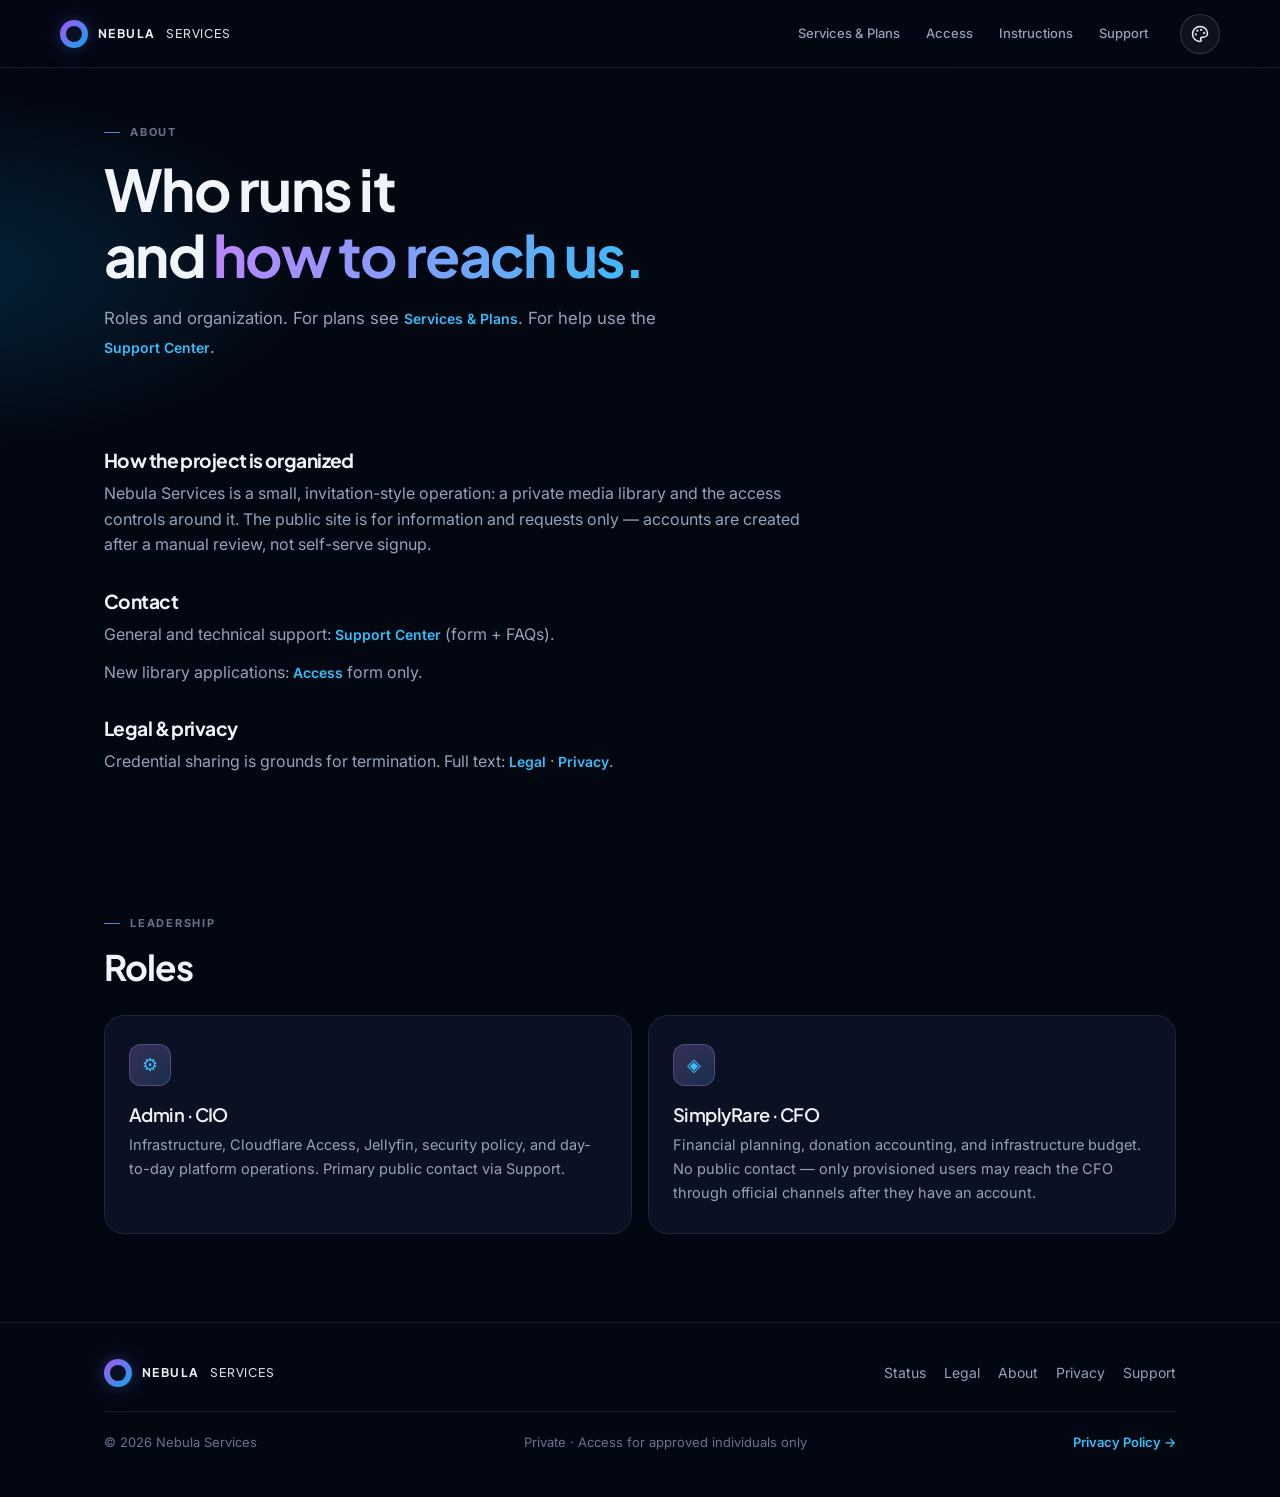
==== commit 6cf7963b: "Consistent nav/footer on About page" ====
--- a/about.html
+++ b/about.html
@@ -34,6 +34,7 @@
     <a href="instructions.html">Instructions</a>
     <a href="support.html">Support</a>
     <a href="about.html" class="is-active">About</a>
+    <a href="status.html">Status</a>
     <button type="button" id="themeToggleDrawer" class="drawer-theme-btn">Theme</button>
   </nav>
   <main>
@@ -52,7 +53,7 @@
         <p>General and technical support: <a class="link" href="support.html">Support Center</a> (form + FAQs).</p>
         <p>New library applications: <a class="link" href="access.html">Access</a> form only.</p>
         <h2 id="legal">Legal & privacy</h2>
-        <p>Credential sharing is grounds for termination; we have methods in place to detect it. Full text: <a class="link" href="legal.html">Legal</a> · <a class="link" href="privacy.html">Privacy</a>.</p>
+        <p>Credential sharing is grounds for termination. Full text: <a class="link" href="legal.html">Legal</a> · <a class="link" href="privacy.html">Privacy</a>.</p>
       </div>
     </section>
     <section class="section">
@@ -79,6 +80,7 @@
       <div class="footer-top">
         <a class="brand" href="index.html"><span class="logo" aria-hidden="true"></span><span class="word">NEBULA</span><span class="sub">SERVICES</span></a>
         <div class="footer-links">
+          <a href="status.html">Status</a>
           <a href="legal.html">Legal</a>
           <a href="about.html">About</a>
           <a href="privacy.html">Privacy</a>
